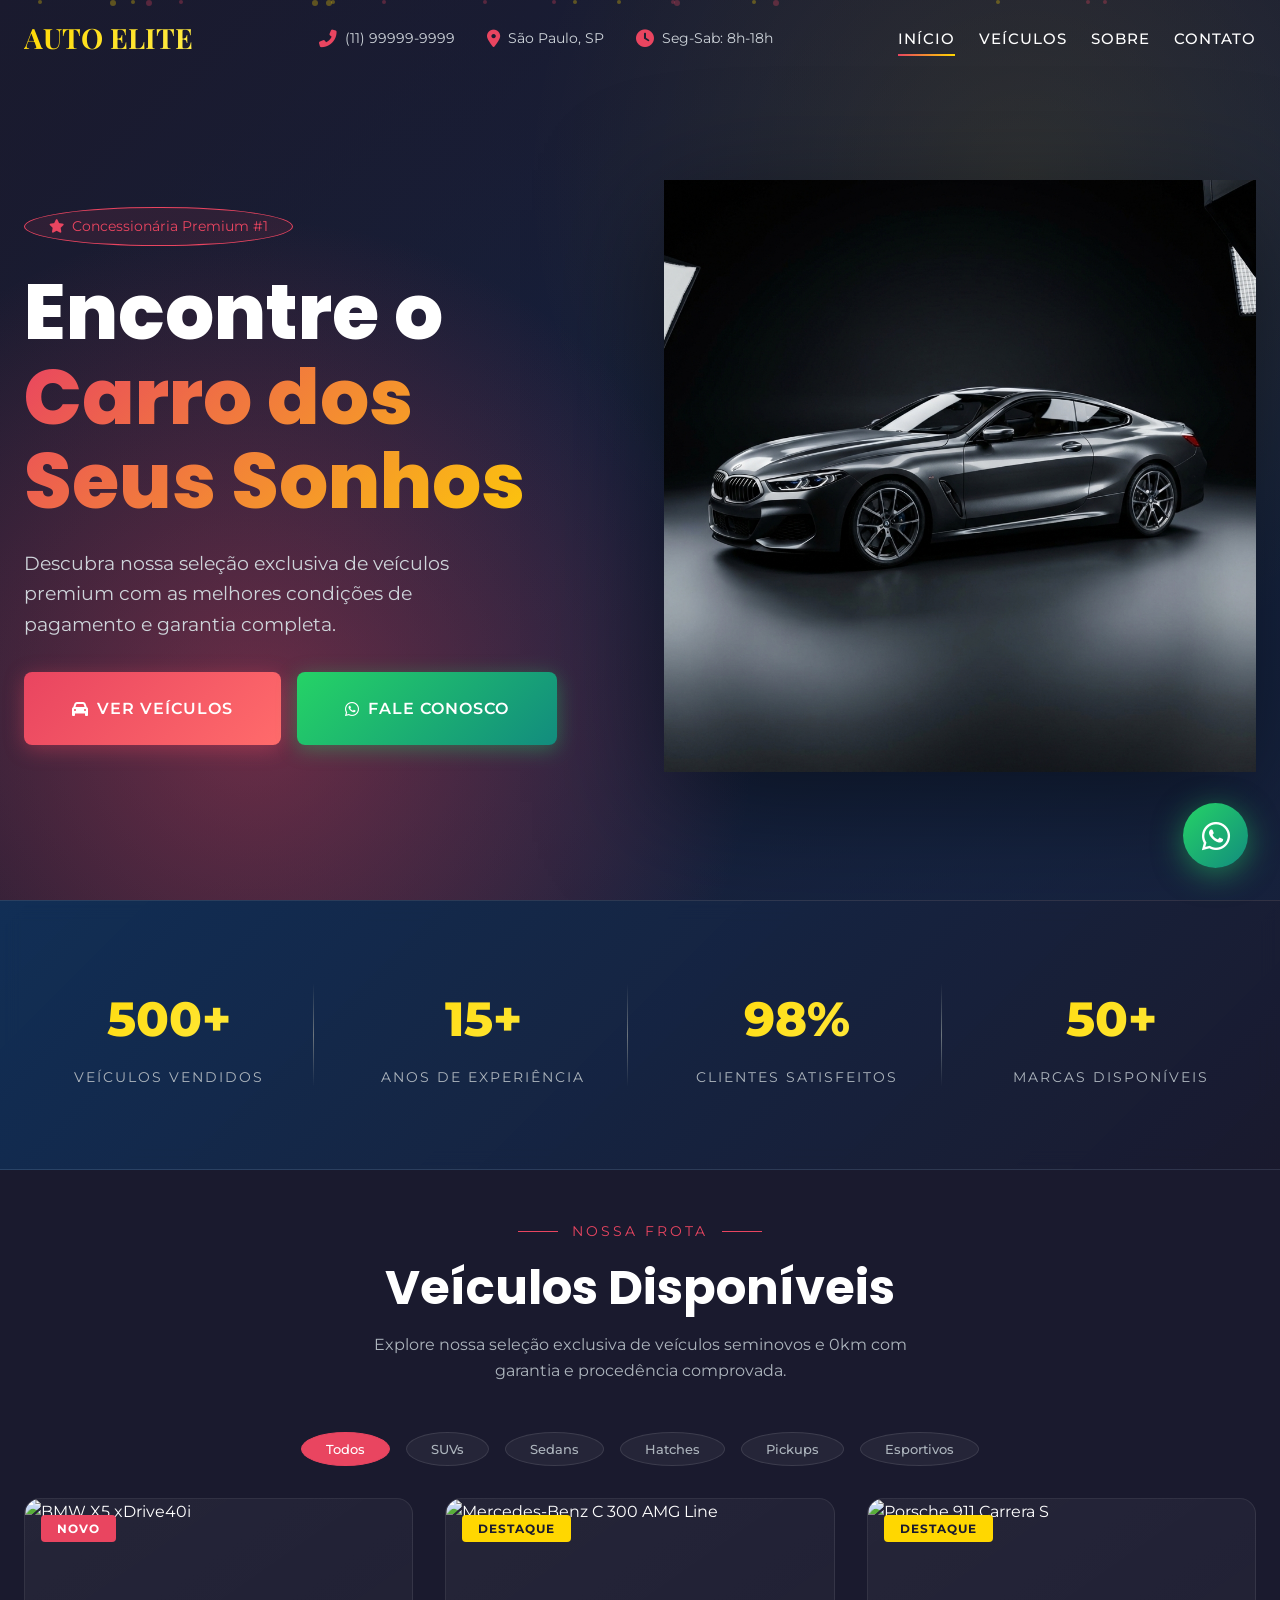
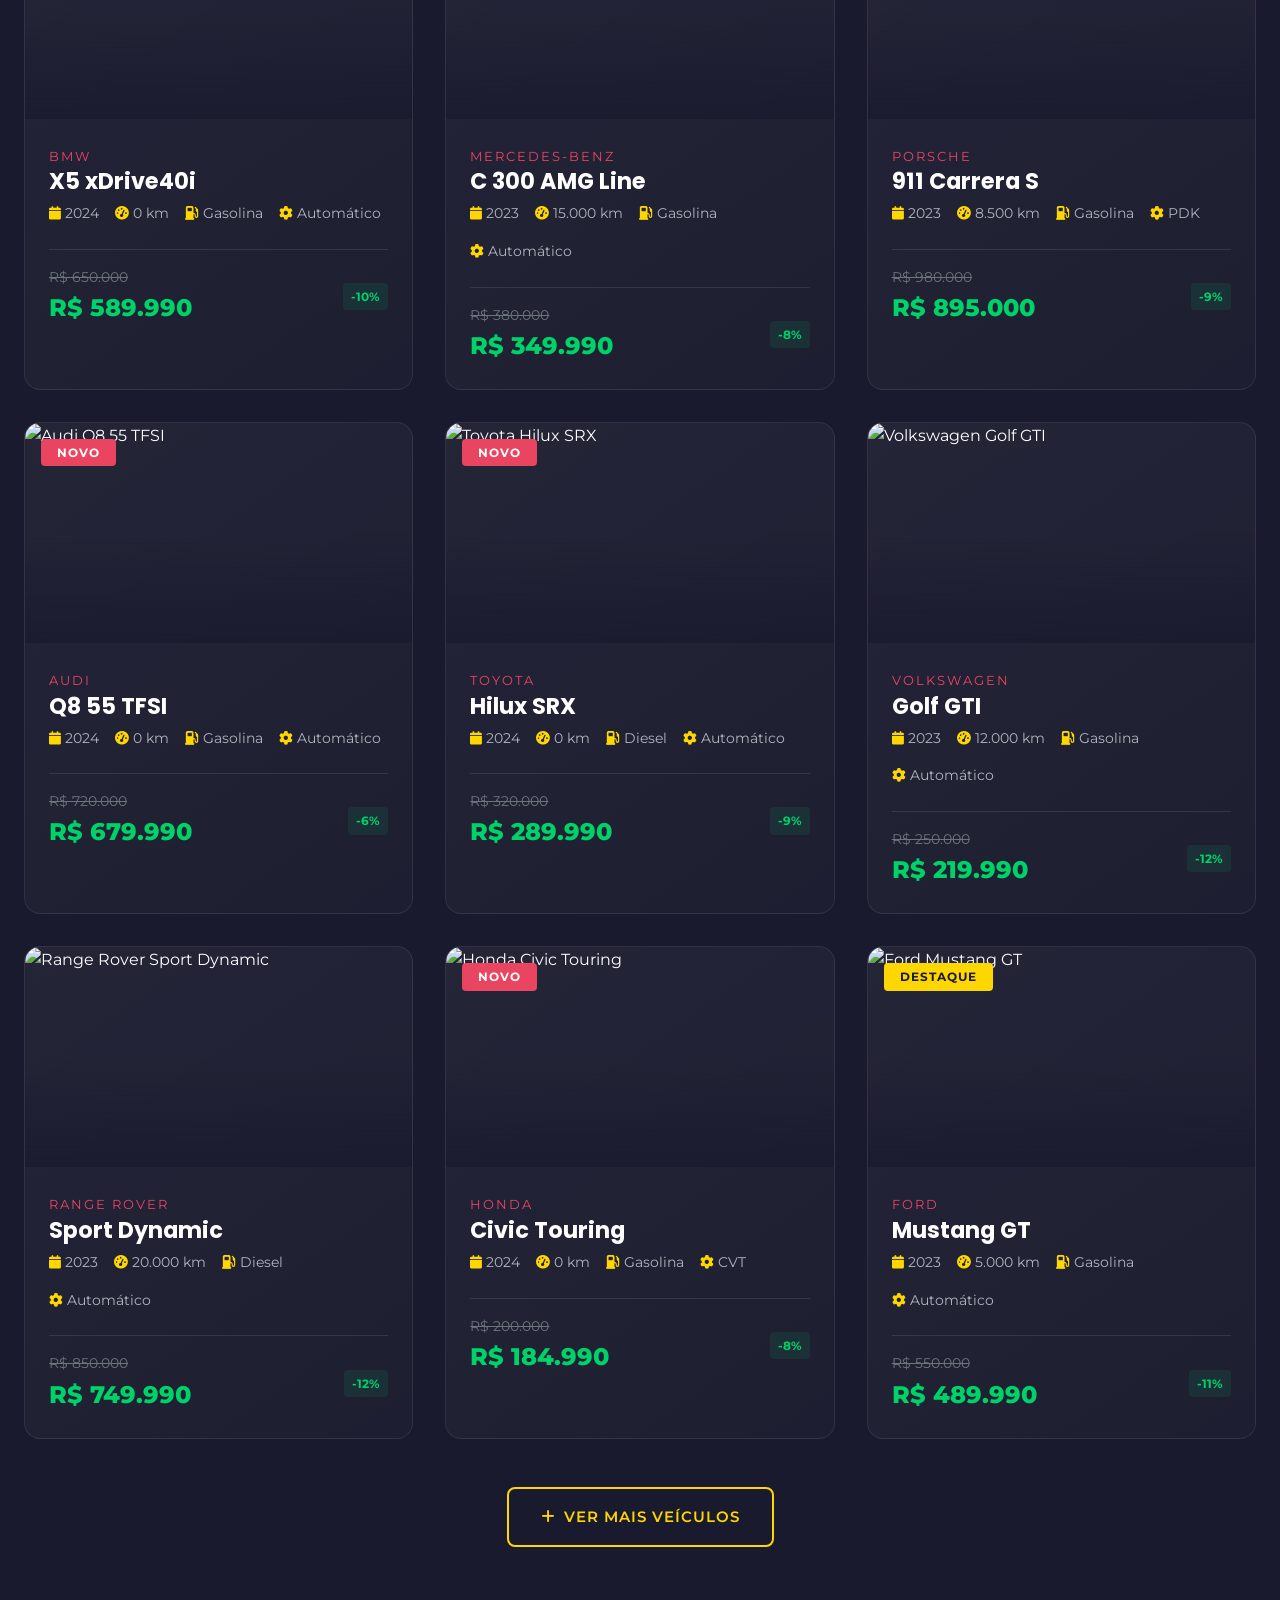
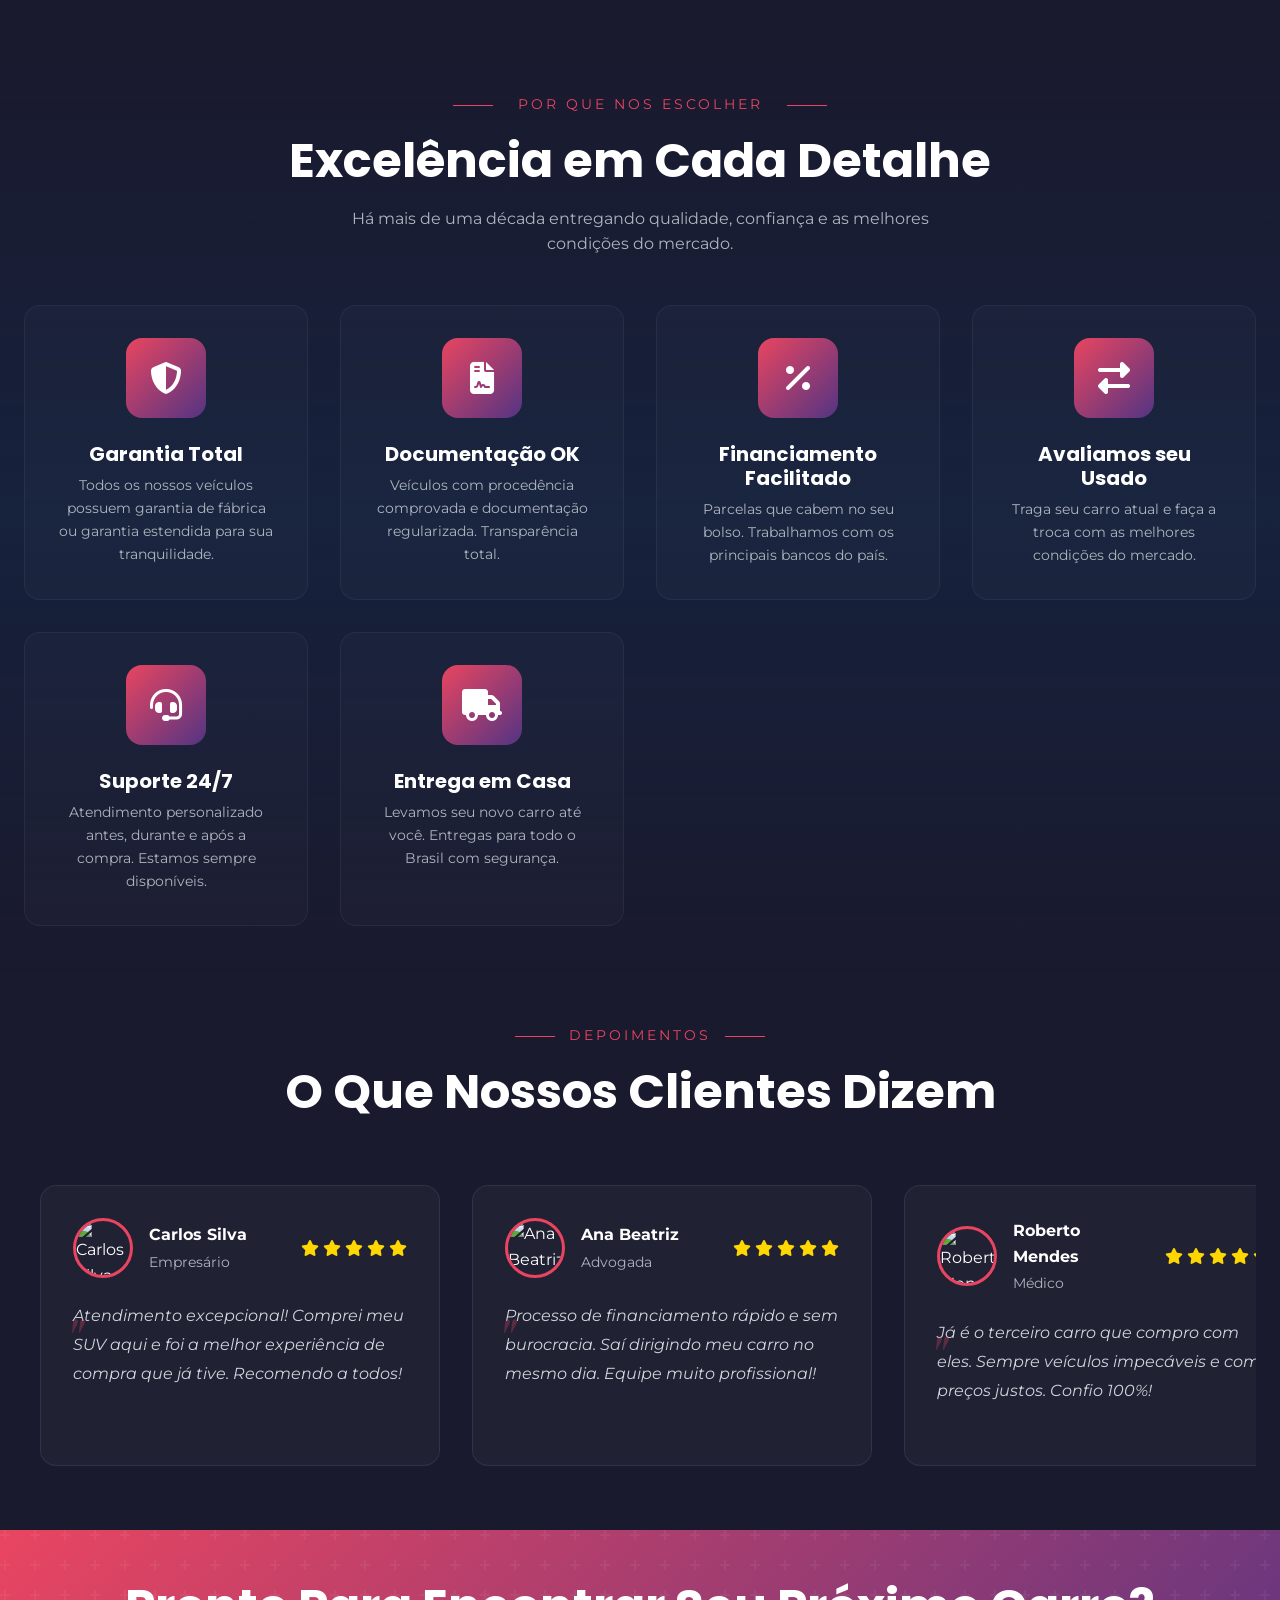
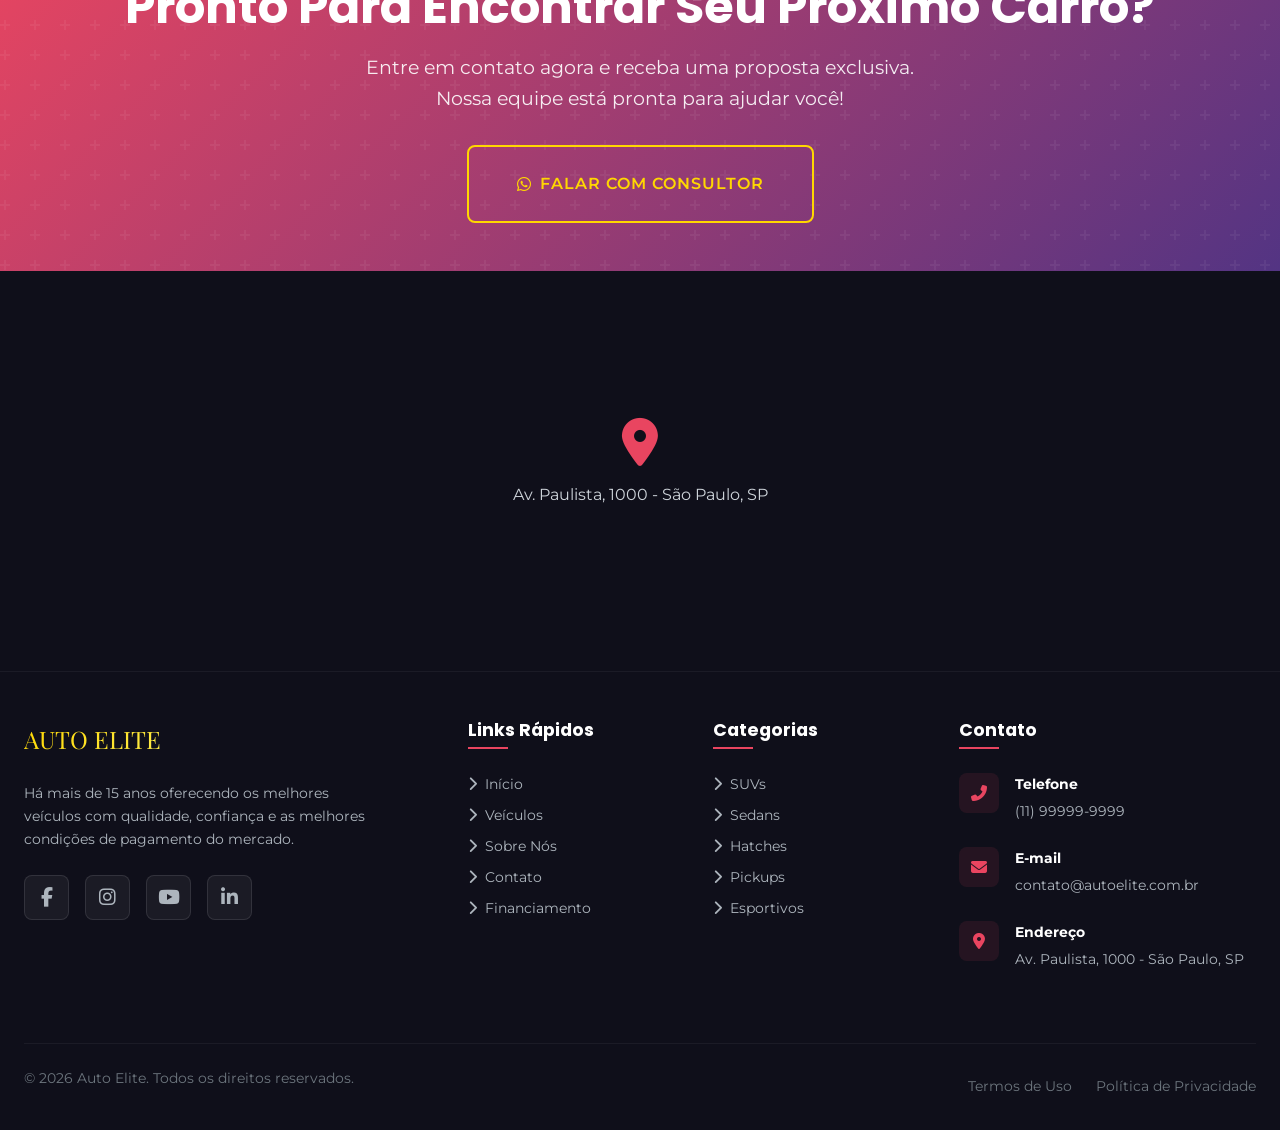
==== index.html @ 9aef462f "Site de Carros para Concessionaria - Versao inicial" ====
<!DOCTYPE html>
<html lang="pt-BR">
<head>
    <meta charset="UTF-8">
    <meta name="viewport" content="width=device-width, initial-scale=1.0">
    <meta name="description" content="Auto Elite - Concessionária Premium de Veículos. Encontre o carro dos seus sonhos com as melhores condições do mercado.">
    <meta name="keywords" content="carros, veículos, concessionária, automóveis, comprar carro, carros usados, carros novos">
    <meta name="author" content="Auto Elite">
    
    <title>Auto Elite | Concessionária Premium de Veículos</title>
    
    <!-- Favicon -->
    <link rel="icon" type="image/png" href="images/favicon.png">
    
    <!-- Google Fonts -->
    <link rel="preconnect" href="https://fonts.googleapis.com">
    <link rel="preconnect" href="https://fonts.gstatic.com" crossorigin>
    <link href="https://fonts.googleapis.com/css2?family=Montserrat:wght@400;500;600;700;800&family=Playfair+Display:wght@600;700&family=Poppins:wght@400;500;600;700;800&display=swap" rel="stylesheet">
    
    <!-- Font Awesome -->
    <link rel="stylesheet" href="https://cdnjs.cloudflare.com/ajax/libs/font-awesome/6.5.1/css/all.min.css">
    
    <!-- Main CSS -->
    <link rel="stylesheet" href="css/style.css">
</head>
<body>
    <!-- Loading Screen -->
    <div class="loader" id="loader">
        <div class="loader-content">
            <div class="loader-logo" id="loaderLogoText">AUTO ELITE</div>
            <div class="loader-spinner"></div>
        </div>
    </div>

    <!-- Animated Background -->
    <div class="animated-bg"></div>
    
    <!-- Floating Particles -->
    <div class="particles" id="particles"></div>

    <!-- Header -->
    <header class="header" id="header">
        <div class="container">
            <div class="header-container">
                <a href="#" class="logo">
                    <img src="images/logo.png" alt="Auto Elite Logo" id="siteLogo" onerror="this.style.display='none'">
                    <span class="logo-text" id="logoText">AUTO ELITE</span>
                </a>
                
                <div class="top-info" id="topInfo">
                    <div class="top-info-item">
                        <i class="fas fa-phone-alt"></i>
                        <a href="tel:" id="headerPhone">(11) 99999-9999</a>
                    </div>
                    <div class="top-info-item">
                        <i class="fas fa-map-marker-alt"></i>
                        <span id="headerLocation">São Paulo, SP</span>
                    </div>
                    <div class="top-info-item">
                        <i class="fas fa-clock"></i>
                        <span id="headerHours">Seg-Sab: 8h-18h</span>
                    </div>
                </div>

                <nav class="nav">
                    <ul class="nav-menu" id="navMenu">
                        <li><a href="#home" class="nav-link active">Início</a></li>
                        <li><a href="#vehicles" class="nav-link">Veículos</a></li>
                        <li><a href="#about" class="nav-link">Sobre</a></li>
                        <li><a href="#contact" class="nav-link">Contato</a></li>
                    </ul>
                    <button class="mobile-menu-btn" id="mobileMenuBtn" aria-label="Menu">
                        <span></span>
                        <span></span>
                        <span></span>
                    </button>
                </nav>
            </div>
        </div>
    </header>

    <!-- Main Content -->
    <main>
        <!-- Hero Section -->
        <section class="hero section" id="home">
            <div class="container">
                <div class="hero-content">
                    <div class="hero-text">
                        <div class="hero-badge">
                            <i class="fas fa-star"></i>
                            <span id="heroBadgeText">Concessionária Premium #1</span>
                        </div>
                        <h1 class="hero-title">
                            <span id="heroTitle1">Encontre o</span>
                            <span class="text-gradient" id="heroTitle2">Carro dos Seus Sonhos</span>
                        </h1>
                        <p class="hero-description" id="heroDescription">
                            Descubra nossa seleção exclusiva de veículos premium com as melhores condições de pagamento e garantia completa.
                        </p>
                        <div class="hero-buttons">
                            <a href="#vehicles" class="btn btn-primary btn-lg">
                                <i class="fas fa-car"></i>
                                Ver Veículos
                            </a>
                            <a href="#" class="btn btn-whatsapp btn-lg" id="heroWhatsappBtn">
                                <i class="fab fa-whatsapp"></i>
                                Fale Conosco
                            </a>
                        </div>
                    </div>
                    <div class="hero-image">
                        <img src="images/hero-car.png" alt="Carro Premium" class="hero-car" id="heroCar" onerror="this.src='https://images.unsplash.com/photo-1503376780353-7e6692767b70?w=800'">
                        <div class="hero-decoration"></div>
                    </div>
                </div>
            </div>
        </section>

        <!-- Stats Section -->
        <section class="stats section">
            <div class="container">
                <div class="stats-grid" id="statsGrid">
                    <div class="stat-item">
                        <div class="stat-number" id="stat1Number">500+</div>
                        <div class="stat-label" id="stat1Label">Veículos Vendidos</div>
                    </div>
                    <div class="stat-item">
                        <div class="stat-number" id="stat2Number">15+</div>
                        <div class="stat-label" id="stat2Label">Anos de Experiência</div>
                    </div>
                    <div class="stat-item">
                        <div class="stat-number" id="stat3Number">98%</div>
                        <div class="stat-label" id="stat3Label">Clientes Satisfeitos</div>
                    </div>
                    <div class="stat-item">
                        <div class="stat-number" id="stat4Number">50+</div>
                        <div class="stat-label" id="stat4Label">Marcas Disponíveis</div>
                    </div>
                </div>
            </div>
        </section>

        <!-- Vehicles Section -->
        <section class="cars-section section" id="vehicles">
            <div class="container">
                <div class="section-header">
                    <span class="section-subtitle" id="vehiclesSectionSubtitle">Nossa Frota</span>
                    <h2 class="section-title" id="vehiclesSectionTitle">Veículos <span class="text-gradient">Disponíveis</span></h2>
                    <p class="section-description" id="vehiclesSectionDescription">
                        Explore nossa seleção exclusiva de veículos seminovos e 0km com garantia e procedência comprovada.
                    </p>
                </div>

                <!-- Filter Tabs -->
                <div class="filter-tabs" id="filterTabs">
                    <button class="filter-tab active" data-filter="all">Todos</button>
                    <button class="filter-tab" data-filter="suv">SUVs</button>
                    <button class="filter-tab" data-filter="sedan">Sedans</button>
                    <button class="filter-tab" data-filter="hatch">Hatches</button>
                    <button class="filter-tab" data-filter="pickup">Pickups</button>
                    <button class="filter-tab" data-filter="sport">Esportivos</button>
                </div>

                <!-- Cars Grid -->
                <div class="cars-grid" id="carsGrid">
                    <!-- Cars will be dynamically loaded here -->
                </div>

                <div class="section-header" style="margin-top: 3rem;">
                    <a href="#vehicles" class="btn btn-secondary" id="loadMoreBtn">
                        <i class="fas fa-plus"></i>
                        Ver Mais Veículos
                    </a>
                </div>
            </div>
        </section>

        <!-- Features Section -->
        <section class="features-section section" id="about">
            <div class="container">
                <div class="section-header">
                    <span class="section-subtitle" id="featuresSectionSubtitle">Por Que Nos Escolher</span>
                    <h2 class="section-title" id="featuresSectionTitle">Excelência em <span class="text-gradient">Cada Detalhe</span></h2>
                    <p class="section-description" id="featuresSectionDescription">
                        Há mais de uma década entregando qualidade, confiança e as melhores condições do mercado.
                    </p>
                </div>

                <div class="features-grid" id="featuresGrid">
                    <div class="feature-card">
                        <div class="feature-icon">
                            <i class="fas fa-shield-alt"></i>
                        </div>
                        <h3 class="feature-title">Garantia Total</h3>
                        <p class="feature-description">Todos os nossos veículos possuem garantia de fábrica ou garantia estendida para sua tranquilidade.</p>
                    </div>
                    <div class="feature-card">
                        <div class="feature-icon">
                            <i class="fas fa-file-contract"></i>
                        </div>
                        <h3 class="feature-title">Documentação OK</h3>
                        <p class="feature-description">Veículos com procedência comprovada e documentação regularizada. Transparência total.</p>
                    </div>
                    <div class="feature-card">
                        <div class="feature-icon">
                            <i class="fas fa-percentage"></i>
                        </div>
                        <h3 class="feature-title">Financiamento Facilitado</h3>
                        <p class="feature-description">Parcelas que cabem no seu bolso. Trabalhamos com os principais bancos do país.</p>
                    </div>
                    <div class="feature-card">
                        <div class="feature-icon">
                            <i class="fas fa-exchange-alt"></i>
                        </div>
                        <h3 class="feature-title">Avaliamos seu Usado</h3>
                        <p class="feature-description">Traga seu carro atual e faça a troca com as melhores condições do mercado.</p>
                    </div>
                    <div class="feature-card">
                        <div class="feature-icon">
                            <i class="fas fa-headset"></i>
                        </div>
                        <h3 class="feature-title">Suporte 24/7</h3>
                        <p class="feature-description">Atendimento personalizado antes, durante e após a compra. Estamos sempre disponíveis.</p>
                    </div>
                    <div class="feature-card">
                        <div class="feature-icon">
                            <i class="fas fa-truck"></i>
                        </div>
                        <h3 class="feature-title">Entrega em Casa</h3>
                        <p class="feature-description">Levamos seu novo carro até você. Entregas para todo o Brasil com segurança.</p>
                    </div>
                </div>
            </div>
        </section>

        <!-- Testimonials Section -->
        <section class="testimonials-section section">
            <div class="container">
                <div class="section-header">
                    <span class="section-subtitle" id="testimonialsSectionSubtitle">Depoimentos</span>
                    <h2 class="section-title" id="testimonialsSectionTitle">O Que Nossos <span class="text-gradient">Clientes Dizem</span></h2>
                </div>

                <div class="testimonials-slider" id="testimonialsSlider">
                    <div class="testimonial-card">
                        <div class="testimonial-header">
                            <img src="https://randomuser.me/api/portraits/men/32.jpg" alt="Cliente" class="testimonial-avatar">
                            <div class="testimonial-author">
                                <div class="testimonial-name">Carlos Silva</div>
                                <div class="testimonial-role">Empresário</div>
                            </div>
                            <div class="testimonial-rating">
                                <i class="fas fa-star"></i>
                                <i class="fas fa-star"></i>
                                <i class="fas fa-star"></i>
                                <i class="fas fa-star"></i>
                                <i class="fas fa-star"></i>
                            </div>
                        </div>
                        <p class="testimonial-text">Atendimento excepcional! Comprei meu SUV aqui e foi a melhor experiência de compra que já tive. Recomendo a todos!</p>
                    </div>
                    <div class="testimonial-card">
                        <div class="testimonial-header">
                            <img src="https://randomuser.me/api/portraits/women/44.jpg" alt="Cliente" class="testimonial-avatar">
                            <div class="testimonial-author">
                                <div class="testimonial-name">Ana Beatriz</div>
                                <div class="testimonial-role">Advogada</div>
                            </div>
                            <div class="testimonial-rating">
                                <i class="fas fa-star"></i>
                                <i class="fas fa-star"></i>
                                <i class="fas fa-star"></i>
                                <i class="fas fa-star"></i>
                                <i class="fas fa-star"></i>
                            </div>
                        </div>
                        <p class="testimonial-text">Processo de financiamento rápido e sem burocracia. Saí dirigindo meu carro no mesmo dia. Equipe muito profissional!</p>
                    </div>
                    <div class="testimonial-card">
                        <div class="testimonial-header">
                            <img src="https://randomuser.me/api/portraits/men/67.jpg" alt="Cliente" class="testimonial-avatar">
                            <div class="testimonial-author">
                                <div class="testimonial-name">Roberto Mendes</div>
                                <div class="testimonial-role">Médico</div>
                            </div>
                            <div class="testimonial-rating">
                                <i class="fas fa-star"></i>
                                <i class="fas fa-star"></i>
                                <i class="fas fa-star"></i>
                                <i class="fas fa-star"></i>
                                <i class="fas fa-star"></i>
                            </div>
                        </div>
                        <p class="testimonial-text">Já é o terceiro carro que compro com eles. Sempre veículos impecáveis e com preços justos. Confio 100%!</p>
                    </div>
                    <div class="testimonial-card">
                        <div class="testimonial-header">
                            <img src="https://randomuser.me/api/portraits/women/28.jpg" alt="Cliente" class="testimonial-avatar">
                            <div class="testimonial-author">
                                <div class="testimonial-name">Mariana Costa</div>
                                <div class="testimonial-role">Arquiteta</div>
                            </div>
                            <div class="testimonial-rating">
                                <i class="fas fa-star"></i>
                                <i class="fas fa-star"></i>
                                <i class="fas fa-star"></i>
                                <i class="fas fa-star"></i>
                                <i class="fas fa-star-half-alt"></i>
                            </div>
                        </div>
                        <p class="testimonial-text">Encontrei exatamente o que procurava. O vendedor foi super atencioso e me ajudou a escolher o melhor modelo para minha família.</p>
                    </div>
                </div>
            </div>
        </section>

        <!-- CTA Section -->
        <section class="cta-section section" id="contact">
            <div class="container">
                <div class="cta-content">
                    <h2 class="cta-title" id="ctaTitle">Pronto Para Encontrar Seu Próximo Carro?</h2>
                    <p class="cta-description" id="ctaDescription">
                        Entre em contato agora e receba uma proposta exclusiva. Nossa equipe está pronta para ajudar você!
                    </p>
                    <a href="#" class="btn btn-secondary btn-lg" id="ctaWhatsappBtn">
                        <i class="fab fa-whatsapp"></i>
                        Falar com Consultor
                    </a>
                </div>
            </div>
        </section>

        <!-- Map Section -->
        <section class="map-section" id="mapSection" style="height: 400px; background: var(--primary-dark);">
            <div id="map" style="width: 100%; height: 100%;"></div>
        </section>
    </main>

    <!-- Footer -->
    <footer class="footer">
        <div class="container">
            <div class="footer-grid">
                <div class="footer-brand">
                    <div class="footer-logo">
                        <img src="images/logo.png" alt="Auto Elite" id="footerLogo" onerror="this.style.display='none'">
                        <span class="footer-logo-text" id="footerLogoText">AUTO ELITE</span>
                    </div>
                    <p class="footer-description" id="footerDescription">
                        Há mais de 15 anos oferecendo os melhores veículos com qualidade, confiança e as melhores condições de pagamento do mercado.
                    </p>
                    <div class="footer-social" id="footerSocial">
                        <a href="#" class="social-link" aria-label="Facebook"><i class="fab fa-facebook-f"></i></a>
                        <a href="#" class="social-link" aria-label="Instagram"><i class="fab fa-instagram"></i></a>
                        <a href="#" class="social-link" aria-label="YouTube"><i class="fab fa-youtube"></i></a>
                        <a href="#" class="social-link" aria-label="LinkedIn"><i class="fab fa-linkedin-in"></i></a>
                    </div>
                </div>

                <div class="footer-links-section">
                    <h4 class="footer-title">Links Rápidos</h4>
                    <ul class="footer-links" id="footerQuickLinks">
                        <li><a href="#home" class="footer-link"><i class="fas fa-chevron-right"></i> Início</a></li>
                        <li><a href="#vehicles" class="footer-link"><i class="fas fa-chevron-right"></i> Veículos</a></li>
                        <li><a href="#about" class="footer-link"><i class="fas fa-chevron-right"></i> Sobre Nós</a></li>
                        <li><a href="#contact" class="footer-link"><i class="fas fa-chevron-right"></i> Contato</a></li>
                        <li><a href="#" class="footer-link"><i class="fas fa-chevron-right"></i> Financiamento</a></li>
                    </ul>
                </div>

                <div class="footer-links-section">
                    <h4 class="footer-title">Categorias</h4>
                    <ul class="footer-links" id="footerCategories">
                        <li><a href="#" class="footer-link"><i class="fas fa-chevron-right"></i> SUVs</a></li>
                        <li><a href="#" class="footer-link"><i class="fas fa-chevron-right"></i> Sedans</a></li>
                        <li><a href="#" class="footer-link"><i class="fas fa-chevron-right"></i> Hatches</a></li>
                        <li><a href="#" class="footer-link"><i class="fas fa-chevron-right"></i> Pickups</a></li>
                        <li><a href="#" class="footer-link"><i class="fas fa-chevron-right"></i> Esportivos</a></li>
                    </ul>
                </div>

                <div class="footer-contact">
                    <h4 class="footer-title">Contato</h4>
                    <div class="footer-contact-item" id="footerPhone">
                        <div class="footer-contact-icon">
                            <i class="fas fa-phone-alt"></i>
                        </div>
                        <div class="footer-contact-text">
                            <strong>Telefone</strong>
                            <span>(11) 99999-9999</span>
                        </div>
                    </div>
                    <div class="footer-contact-item" id="footerEmail">
                        <div class="footer-contact-icon">
                            <i class="fas fa-envelope"></i>
                        </div>
                        <div class="footer-contact-text">
                            <strong>E-mail</strong>
                            <span>contato@autoelite.com.br</span>
                        </div>
                    </div>
                    <div class="footer-contact-item" id="footerAddress">
                        <div class="footer-contact-icon">
                            <i class="fas fa-map-marker-alt"></i>
                        </div>
                        <div class="footer-contact-text">
                            <strong>Endereço</strong>
                            <span>Av. Paulista, 1000 - São Paulo, SP</span>
                        </div>
                    </div>
                </div>
            </div>

            <div class="footer-bottom">
                <p class="footer-copyright" id="footerCopyright">
                    © 2026 Auto Elite. Todos os direitos reservados.
                </p>
                <div class="footer-legal">
                    <a href="#">Termos de Uso</a>
                    <a href="#">Política de Privacidade</a>
                </div>
            </div>
        </div>
    </footer>

    <!-- WhatsApp Float Button -->
    <a href="#" class="whatsapp-float" id="whatsappFloat" aria-label="WhatsApp">
        <i class="fab fa-whatsapp"></i>
        <span class="whatsapp-tooltip">Fale Conosco!</span>
    </a>

    <!-- Scroll to Top Button -->
    <button class="scroll-top" id="scrollTop" aria-label="Voltar ao topo">
        <i class="fas fa-chevron-up"></i>
    </button>

    <!-- Car Detail Modal -->
    <div class="modal-overlay" id="carModal">
        <div class="modal">
            <button class="modal-close" id="modalClose">
                <i class="fas fa-times"></i>
            </button>
            <div class="modal-body">
                <div class="modal-image">
                    <img src="" alt="Car Image" id="modalCarImage">
                </div>
                <div class="modal-content">
                    <span class="modal-badge" id="modalBadge">Destaque</span>
                    <h2 class="modal-title" id="modalTitle">Nome do Veículo</h2>
                    <div class="modal-specs" id="modalSpecs">
                        <!-- Specs will be loaded dynamically -->
                    </div>
                    <div class="modal-price">
                        <div class="modal-price-old" id="modalPriceOld">De R$ 150.000</div>
                        <div class="modal-price-current" id="modalPriceCurrent">R$ 129.990</div>
                        <div class="modal-price-info">Em até 60x no financiamento</div>
                    </div>
                    <div class="modal-actions">
                        <a href="#" class="btn btn-whatsapp btn-lg" id="modalWhatsappBtn" style="width: 100%;">
                            <i class="fab fa-whatsapp"></i>
                            Tenho Interesse
                        </a>
                    </div>
                </div>
            </div>
        </div>
    </div>

    <!-- Scripts -->
    <script src="js/data.js"></script>
    <script src="js/main.js"></script>
</body>
</html>
---- css/style.css ----
/* ====================================
   AUTO ELITE - Premium Car Dealership
   Main Stylesheet
   ==================================== */

/* CSS Variables - Theme Configuration */
:root {
    /* Primary Colors */
    --primary-color: #1a1a2e;
    --primary-light: #16213e;
    --primary-dark: #0f0f1a;
    
    /* Accent Colors */
    --accent-color: #e94560;
    --accent-hover: #ff6b6b;
    --accent-glow: rgba(233, 69, 96, 0.4);
    
    /* Secondary Colors */
    --secondary-color: #0f3460;
    --tertiary-color: #533483;
    
    /* Gold/Luxury Colors */
    --gold-color: #ffd700;
    --gold-light: #ffed4a;
    --gold-dark: #c9a227;
    
    /* Neutral Colors */
    --white: #ffffff;
    --off-white: #f8f9fa;
    --gray-100: #e9ecef;
    --gray-200: #dee2e6;
    --gray-300: #ced4da;
    --gray-400: #adb5bd;
    --gray-500: #6c757d;
    --gray-600: #495057;
    --gray-700: #343a40;
    --gray-800: #212529;
    --black: #000000;
    
    /* Success/Error Colors */
    --success-color: #00d26a;
    --error-color: #ff4757;
    --warning-color: #ffa502;
    
    /* Typography */
    --font-primary: 'Montserrat', sans-serif;
    --font-secondary: 'Poppins', sans-serif;
    --font-accent: 'Playfair Display', serif;
    
    /* Spacing */
    --spacing-xs: 0.25rem;
    --spacing-sm: 0.5rem;
    --spacing-md: 1rem;
    --spacing-lg: 1.5rem;
    --spacing-xl: 2rem;
    --spacing-xxl: 3rem;
    
    /* Border Radius */
    --radius-sm: 4px;
    --radius-md: 8px;
    --radius-lg: 16px;
    --radius-xl: 24px;
    --radius-full: 50%;
    
    /* Shadows */
    --shadow-sm: 0 2px 4px rgba(0, 0, 0, 0.1);
    --shadow-md: 0 4px 12px rgba(0, 0, 0, 0.15);
    --shadow-lg: 0 8px 30px rgba(0, 0, 0, 0.2);
    --shadow-xl: 0 20px 60px rgba(0, 0, 0, 0.3);
    --shadow-glow: 0 0 30px var(--accent-glow);
    
    /* Transitions */
    --transition-fast: 0.15s ease;
    --transition-normal: 0.3s ease;
    --transition-slow: 0.5s ease;
    
    /* Z-index layers */
    --z-dropdown: 100;
    --z-sticky: 200;
    --z-modal: 300;
    --z-tooltip: 400;
}

/* ====================================
   Reset & Base Styles
   ==================================== */
*, *::before, *::after {
    margin: 0;
    padding: 0;
    box-sizing: border-box;
}

html {
    scroll-behavior: smooth;
    font-size: 16px;
}

body {
    font-family: var(--font-primary);
    background: var(--primary-color);
    color: var(--white);
    line-height: 1.6;
    overflow-x: hidden;
    min-height: 100vh;
}

a {
    text-decoration: none;
    color: inherit;
    transition: var(--transition-normal);
}

ul, ol {
    list-style: none;
}

img {
    max-width: 100%;
    height: auto;
    display: block;
}

button {
    cursor: pointer;
    border: none;
    outline: none;
    font-family: inherit;
    transition: var(--transition-normal);
}

input, textarea, select {
    font-family: inherit;
    outline: none;
    border: none;
}

/* ====================================
   Typography
   ==================================== */
h1, h2, h3, h4, h5, h6 {
    font-family: var(--font-secondary);
    font-weight: 700;
    line-height: 1.2;
    margin-bottom: var(--spacing-md);
}

h1 { font-size: clamp(2.5rem, 5vw, 4rem); }
h2 { font-size: clamp(2rem, 4vw, 3rem); }
h3 { font-size: clamp(1.5rem, 3vw, 2rem); }
h4 { font-size: clamp(1.25rem, 2.5vw, 1.5rem); }
h5 { font-size: 1.125rem; }
h6 { font-size: 1rem; }

p {
    margin-bottom: var(--spacing-md);
    color: var(--gray-300);
}

.text-gradient {
    background: linear-gradient(135deg, var(--accent-color), var(--gold-color));
    -webkit-background-clip: text;
    -webkit-text-fill-color: transparent;
    background-clip: text;
}

.text-accent {
    color: var(--accent-color);
}

.text-gold {
    color: var(--gold-color);
}

/* ====================================
   Layout Utilities
   ==================================== */
.container {
    width: 100%;
    max-width: 1400px;
    margin: 0 auto;
    padding: 0 var(--spacing-lg);
}

.section {
    padding: var(--spacing-xxl) 0;
}

.grid {
    display: grid;
    gap: var(--spacing-lg);
}

.flex {
    display: flex;
}

.flex-center {
    display: flex;
    justify-content: center;
    align-items: center;
}

.flex-between {
    display: flex;
    justify-content: space-between;
    align-items: center;
}

/* ====================================
   Animated Background
   ==================================== */
.animated-bg {
    position: fixed;
    top: 0;
    left: 0;
    width: 100%;
    height: 100%;
    z-index: -1;
    background: linear-gradient(135deg, var(--primary-color) 0%, var(--primary-light) 50%, var(--secondary-color) 100%);
    overflow: hidden;
}

.animated-bg::before {
    content: '';
    position: absolute;
    top: -50%;
    left: -50%;
    width: 200%;
    height: 200%;
    background: radial-gradient(ellipse at center, transparent 0%, var(--primary-color) 70%);
    animation: rotate 30s linear infinite;
}

.animated-bg::after {
    content: '';
    position: absolute;
    top: 0;
    left: 0;
    width: 100%;
    height: 100%;
    background: 
        radial-gradient(circle at 20% 80%, var(--accent-glow) 0%, transparent 40%),
        radial-gradient(circle at 80% 20%, rgba(255, 215, 0, 0.1) 0%, transparent 40%);
}

@keyframes rotate {
    from { transform: rotate(0deg); }
    to { transform: rotate(360deg); }
}

/* Floating particles */
.particles {
    position: fixed;
    top: 0;
    left: 0;
    width: 100%;
    height: 100%;
    z-index: -1;
    pointer-events: none;
}

.particle {
    position: absolute;
    width: 4px;
    height: 4px;
    background: var(--gold-color);
    border-radius: 50%;
    opacity: 0.3;
    animation: float 15s infinite ease-in-out;
}

.particle:nth-child(2n) {
    background: var(--accent-color);
    animation-duration: 20s;
}

.particle:nth-child(3n) {
    width: 6px;
    height: 6px;
    animation-duration: 25s;
}

@keyframes float {
    0%, 100% {
        transform: translateY(100vh) rotate(0deg);
        opacity: 0;
    }
    10% {
        opacity: 0.3;
    }
    90% {
        opacity: 0.3;
    }
    100% {
        transform: translateY(-100vh) rotate(720deg);
        opacity: 0;
    }
}

/* ====================================
   Header & Navigation
   ==================================== */
.header {
    position: fixed;
    top: 0;
    left: 0;
    width: 100%;
    z-index: var(--z-sticky);
    padding: var(--spacing-md) 0;
    transition: var(--transition-normal);
}

.header.scrolled {
    background: rgba(26, 26, 46, 0.95);
    backdrop-filter: blur(20px);
    box-shadow: var(--shadow-lg);
}

.header-container {
    display: flex;
    justify-content: space-between;
    align-items: center;
}

.logo {
    display: flex;
    align-items: center;
    gap: var(--spacing-sm);
}

.logo img {
    height: 50px;
    width: auto;
}

.logo-text {
    font-family: var(--font-accent);
    font-size: 1.75rem;
    font-weight: 700;
    background: linear-gradient(135deg, var(--gold-color), var(--gold-light));
    -webkit-background-clip: text;
    -webkit-text-fill-color: transparent;
    background-clip: text;
}

.top-info {
    display: flex;
    gap: var(--spacing-xl);
    font-size: 0.9rem;
}

.top-info-item {
    display: flex;
    align-items: center;
    gap: var(--spacing-sm);
    color: var(--gray-300);
}

.top-info-item i {
    color: var(--accent-color);
    font-size: 1.1rem;
}

.top-info-item a:hover {
    color: var(--accent-color);
}

.nav {
    display: flex;
    align-items: center;
    gap: var(--spacing-xl);
}

.nav-menu {
    display: flex;
    gap: var(--spacing-lg);
}

.nav-link {
    font-weight: 500;
    font-size: 0.95rem;
    text-transform: uppercase;
    letter-spacing: 1px;
    padding: var(--spacing-sm) 0;
    position: relative;
}

.nav-link::after {
    content: '';
    position: absolute;
    bottom: 0;
    left: 0;
    width: 0;
    height: 2px;
    background: linear-gradient(90deg, var(--accent-color), var(--gold-color));
    transition: var(--transition-normal);
}

.nav-link:hover::after,
.nav-link.active::after {
    width: 100%;
}

.nav-link:hover {
    color: var(--accent-color);
}

.mobile-menu-btn {
    display: none;
    flex-direction: column;
    gap: 6px;
    padding: 10px;
    background: transparent;
}

.mobile-menu-btn span {
    width: 30px;
    height: 2px;
    background: var(--white);
    transition: var(--transition-normal);
}

/* ====================================
   Hero Section
   ==================================== */
.hero {
    min-height: 100vh;
    display: flex;
    align-items: center;
    position: relative;
    padding-top: 100px;
    overflow: hidden;
}

.hero-content {
    display: grid;
    grid-template-columns: 1fr 1fr;
    gap: var(--spacing-xxl);
    align-items: center;
}

.hero-text {
    z-index: 1;
}

.hero-badge {
    display: inline-flex;
    align-items: center;
    gap: var(--spacing-sm);
    background: rgba(233, 69, 96, 0.1);
    border: 1px solid var(--accent-color);
    padding: var(--spacing-sm) var(--spacing-lg);
    border-radius: var(--radius-full);
    font-size: 0.85rem;
    color: var(--accent-color);
    margin-bottom: var(--spacing-lg);
    animation: pulse 2s infinite;
}

@keyframes pulse {
    0%, 100% { box-shadow: 0 0 0 0 var(--accent-glow); }
    50% { box-shadow: 0 0 20px 5px var(--accent-glow); }
}

.hero-title {
    font-size: clamp(3rem, 6vw, 5rem);
    font-weight: 800;
    line-height: 1.1;
    margin-bottom: var(--spacing-lg);
}

.hero-title span {
    display: block;
}

.hero-description {
    font-size: 1.2rem;
    color: var(--gray-300);
    margin-bottom: var(--spacing-xl);
    max-width: 500px;
}

.hero-buttons {
    display: flex;
    gap: var(--spacing-md);
    flex-wrap: wrap;
}

.hero-image {
    position: relative;
}

.hero-car {
    width: 100%;
    max-width: 700px;
    filter: drop-shadow(0 30px 60px rgba(0, 0, 0, 0.5));
    animation: carFloat 6s ease-in-out infinite;
}

@keyframes carFloat {
    0%, 100% { transform: translateY(0); }
    50% { transform: translateY(-20px); }
}

.hero-decoration {
    position: absolute;
    width: 400px;
    height: 400px;
    border-radius: 50%;
    background: radial-gradient(circle, var(--accent-glow) 0%, transparent 70%);
    top: 50%;
    left: 50%;
    transform: translate(-50%, -50%);
    z-index: -1;
    animation: glow 4s ease-in-out infinite;
}

@keyframes glow {
    0%, 100% { opacity: 0.5; transform: translate(-50%, -50%) scale(1); }
    50% { opacity: 0.8; transform: translate(-50%, -50%) scale(1.1); }
}

/* ====================================
   Buttons
   ==================================== */
.btn {
    display: inline-flex;
    align-items: center;
    justify-content: center;
    gap: var(--spacing-sm);
    padding: var(--spacing-md) var(--spacing-xl);
    font-weight: 600;
    font-size: 0.95rem;
    text-transform: uppercase;
    letter-spacing: 1px;
    border-radius: var(--radius-md);
    position: relative;
    overflow: hidden;
    z-index: 1;
}

.btn::before {
    content: '';
    position: absolute;
    top: 0;
    left: -100%;
    width: 100%;
    height: 100%;
    background: linear-gradient(90deg, transparent, rgba(255, 255, 255, 0.2), transparent);
    transition: var(--transition-slow);
    z-index: -1;
}

.btn:hover::before {
    left: 100%;
}

.btn-primary {
    background: linear-gradient(135deg, var(--accent-color), #ff6b6b);
    color: var(--white);
    box-shadow: 0 4px 20px var(--accent-glow);
}

.btn-primary:hover {
    transform: translateY(-3px);
    box-shadow: 0 8px 30px var(--accent-glow);
}

.btn-secondary {
    background: transparent;
    border: 2px solid var(--gold-color);
    color: var(--gold-color);
}

.btn-secondary:hover {
    background: var(--gold-color);
    color: var(--primary-color);
    transform: translateY(-3px);
}

.btn-whatsapp {
    background: linear-gradient(135deg, #25d366, #128c7e);
    color: var(--white);
    box-shadow: 0 4px 20px rgba(37, 211, 102, 0.4);
}

.btn-whatsapp:hover {
    transform: translateY(-3px);
    box-shadow: 0 8px 30px rgba(37, 211, 102, 0.5);
}

.btn-sm {
    padding: var(--spacing-sm) var(--spacing-lg);
    font-size: 0.85rem;
}

.btn-lg {
    padding: var(--spacing-lg) var(--spacing-xxl);
    font-size: 1rem;
}

/* ====================================
   Stats Section
   ==================================== */
.stats {
    background: linear-gradient(135deg, rgba(15, 52, 96, 0.8), rgba(26, 26, 46, 0.9));
    backdrop-filter: blur(10px);
    border-top: 1px solid rgba(255, 255, 255, 0.1);
    border-bottom: 1px solid rgba(255, 255, 255, 0.1);
}

.stats-grid {
    display: grid;
    grid-template-columns: repeat(4, 1fr);
    gap: var(--spacing-lg);
}

.stat-item {
    text-align: center;
    padding: var(--spacing-xl);
    position: relative;
}

.stat-item::after {
    content: '';
    position: absolute;
    right: 0;
    top: 50%;
    transform: translateY(-50%);
    width: 1px;
    height: 60%;
    background: linear-gradient(to bottom, transparent, var(--gray-500), transparent);
}

.stat-item:last-child::after {
    display: none;
}

.stat-number {
    font-size: 3rem;
    font-weight: 800;
    background: linear-gradient(135deg, var(--gold-color), var(--gold-light));
    -webkit-background-clip: text;
    -webkit-text-fill-color: transparent;
    background-clip: text;
    margin-bottom: var(--spacing-sm);
}

.stat-label {
    font-size: 0.9rem;
    color: var(--gray-400);
    text-transform: uppercase;
    letter-spacing: 2px;
}

/* ====================================
   Cars Grid Section
   ==================================== */
.cars-section {
    padding: var(--spacing-xxl) 0;
}

.section-header {
    text-align: center;
    margin-bottom: var(--spacing-xxl);
}

.section-subtitle {
    display: inline-block;
    font-size: 0.9rem;
    color: var(--accent-color);
    text-transform: uppercase;
    letter-spacing: 3px;
    margin-bottom: var(--spacing-md);
    position: relative;
}

.section-subtitle::before,
.section-subtitle::after {
    content: '';
    position: absolute;
    top: 50%;
    width: 40px;
    height: 1px;
    background: var(--accent-color);
}

.section-subtitle::before {
    right: 110%;
}

.section-subtitle::after {
    left: 110%;
}

.section-title {
    font-size: clamp(2rem, 4vw, 3rem);
    margin-bottom: var(--spacing-md);
}

.section-description {
    max-width: 600px;
    margin: 0 auto;
    color: var(--gray-400);
}

/* Filter Tabs */
.filter-tabs {
    display: flex;
    justify-content: center;
    gap: var(--spacing-md);
    margin-bottom: var(--spacing-xl);
    flex-wrap: wrap;
}

.filter-tab {
    padding: var(--spacing-sm) var(--spacing-lg);
    background: rgba(255, 255, 255, 0.05);
    border: 1px solid rgba(255, 255, 255, 0.1);
    border-radius: var(--radius-full);
    color: var(--gray-400);
    font-weight: 500;
    transition: var(--transition-normal);
}

.filter-tab:hover,
.filter-tab.active {
    background: var(--accent-color);
    border-color: var(--accent-color);
    color: var(--white);
}

/* Cars Grid */
.cars-grid {
    display: grid;
    grid-template-columns: repeat(auto-fill, minmax(350px, 1fr));
    gap: var(--spacing-xl);
}

/* Car Card */
.car-card {
    background: linear-gradient(145deg, rgba(255, 255, 255, 0.05), rgba(255, 255, 255, 0.02));
    border: 1px solid rgba(255, 255, 255, 0.08);
    border-radius: var(--radius-lg);
    overflow: hidden;
    transition: var(--transition-normal);
    position: relative;
}

.car-card::before {
    content: '';
    position: absolute;
    top: 0;
    left: 0;
    width: 100%;
    height: 100%;
    background: linear-gradient(135deg, var(--accent-glow) 0%, transparent 50%);
    opacity: 0;
    transition: var(--transition-normal);
    z-index: 0;
}

.car-card:hover {
    transform: translateY(-10px);
    border-color: var(--accent-color);
    box-shadow: var(--shadow-glow);
}

.car-card:hover::before {
    opacity: 0.1;
}

.car-badge {
    position: absolute;
    top: var(--spacing-md);
    left: var(--spacing-md);
    z-index: 2;
    padding: var(--spacing-xs) var(--spacing-md);
    border-radius: var(--radius-sm);
    font-size: 0.75rem;
    font-weight: 700;
    text-transform: uppercase;
    letter-spacing: 1px;
}

.car-badge.new {
    background: var(--accent-color);
    color: var(--white);
}

.car-badge.featured {
    background: var(--gold-color);
    color: var(--primary-color);
}

.car-badge.sold {
    background: var(--gray-600);
    color: var(--white);
}

.car-image-container {
    position: relative;
    height: 220px;
    overflow: hidden;
}

.car-image {
    width: 100%;
    height: 100%;
    object-fit: cover;
    transition: var(--transition-slow);
}

.car-card:hover .car-image {
    transform: scale(1.1);
}

.car-image-overlay {
    position: absolute;
    top: 0;
    left: 0;
    width: 100%;
    height: 100%;
    background: linear-gradient(to top, var(--primary-color) 0%, transparent 50%);
    opacity: 0.8;
}

.car-quick-view {
    position: absolute;
    bottom: var(--spacing-md);
    right: var(--spacing-md);
    width: 45px;
    height: 45px;
    background: var(--white);
    border-radius: var(--radius-full);
    display: flex;
    align-items: center;
    justify-content: center;
    color: var(--primary-color);
    opacity: 0;
    transform: translateY(20px);
    transition: var(--transition-normal);
}

.car-card:hover .car-quick-view {
    opacity: 1;
    transform: translateY(0);
}

.car-quick-view:hover {
    background: var(--accent-color);
    color: var(--white);
}

.car-content {
    padding: var(--spacing-lg);
    position: relative;
    z-index: 1;
}

.car-brand {
    font-size: 0.8rem;
    color: var(--accent-color);
    text-transform: uppercase;
    letter-spacing: 2px;
    margin-bottom: var(--spacing-xs);
}

.car-title {
    font-size: 1.4rem;
    font-weight: 700;
    margin-bottom: var(--spacing-sm);
    color: var(--white);
}

.car-specs {
    display: flex;
    gap: var(--spacing-md);
    margin-bottom: var(--spacing-lg);
    flex-wrap: wrap;
}

.car-spec {
    display: flex;
    align-items: center;
    gap: var(--spacing-xs);
    font-size: 0.85rem;
    color: var(--gray-400);
}

.car-spec i {
    color: var(--gold-color);
}

.car-price-container {
    display: flex;
    align-items: center;
    justify-content: space-between;
    padding-top: var(--spacing-md);
    border-top: 1px solid rgba(255, 255, 255, 0.1);
}

.car-price {
    display: flex;
    flex-direction: column;
}

.car-price-old {
    font-size: 0.9rem;
    color: var(--gray-500);
    text-decoration: line-through;
}

.car-price-current {
    font-size: 1.5rem;
    font-weight: 800;
    color: var(--success-color);
}

.car-price-tag {
    background: rgba(0, 210, 106, 0.1);
    color: var(--success-color);
    padding: var(--spacing-xs) var(--spacing-sm);
    border-radius: var(--radius-sm);
    font-size: 0.75rem;
    font-weight: 700;
}

.car-actions {
    display: flex;
    gap: var(--spacing-sm);
}

/* ====================================
   Why Choose Us Section
   ==================================== */
.features-section {
    background: linear-gradient(180deg, transparent 0%, rgba(15, 52, 96, 0.3) 50%, transparent 100%);
}

.features-grid {
    display: grid;
    grid-template-columns: repeat(auto-fit, minmax(280px, 1fr));
    gap: var(--spacing-xl);
}

.feature-card {
    background: rgba(255, 255, 255, 0.02);
    border: 1px solid rgba(255, 255, 255, 0.05);
    border-radius: var(--radius-lg);
    padding: var(--spacing-xl);
    text-align: center;
    transition: var(--transition-normal);
    position: relative;
    overflow: hidden;
}

.feature-card::before {
    content: '';
    position: absolute;
    top: 0;
    left: 0;
    width: 100%;
    height: 3px;
    background: linear-gradient(90deg, var(--accent-color), var(--gold-color));
    transform: scaleX(0);
    transition: var(--transition-normal);
}

.feature-card:hover {
    transform: translateY(-5px);
    border-color: rgba(255, 255, 255, 0.1);
    background: rgba(255, 255, 255, 0.05);
}

.feature-card:hover::before {
    transform: scaleX(1);
}

.feature-icon {
    width: 80px;
    height: 80px;
    background: linear-gradient(135deg, var(--accent-color), var(--tertiary-color));
    border-radius: var(--radius-lg);
    display: flex;
    align-items: center;
    justify-content: center;
    margin: 0 auto var(--spacing-lg);
    font-size: 2rem;
    color: var(--white);
    transition: var(--transition-normal);
}

.feature-card:hover .feature-icon {
    transform: rotateY(180deg);
}

.feature-title {
    font-size: 1.25rem;
    margin-bottom: var(--spacing-sm);
    color: var(--white);
}

.feature-description {
    font-size: 0.9rem;
    color: var(--gray-400);
    margin-bottom: 0;
}

/* ====================================
   Testimonials Section
   ==================================== */
.testimonials-section {
    padding: var(--spacing-xxl) 0;
    position: relative;
}

.testimonials-slider {
    display: flex;
    gap: var(--spacing-xl);
    overflow-x: auto;
    scroll-snap-type: x mandatory;
    scrollbar-width: none;
    padding: var(--spacing-md);
}

.testimonials-slider::-webkit-scrollbar {
    display: none;
}

.testimonial-card {
    min-width: 400px;
    background: rgba(255, 255, 255, 0.03);
    border: 1px solid rgba(255, 255, 255, 0.08);
    border-radius: var(--radius-lg);
    padding: var(--spacing-xl);
    scroll-snap-align: center;
    transition: var(--transition-normal);
}

.testimonial-card:hover {
    border-color: var(--accent-color);
    transform: scale(1.02);
}

.testimonial-header {
    display: flex;
    align-items: center;
    gap: var(--spacing-md);
    margin-bottom: var(--spacing-lg);
}

.testimonial-avatar {
    width: 60px;
    height: 60px;
    border-radius: var(--radius-full);
    border: 3px solid var(--accent-color);
    object-fit: cover;
}

.testimonial-author {
    flex: 1;
}

.testimonial-name {
    font-weight: 700;
    color: var(--white);
    margin-bottom: var(--spacing-xs);
}

.testimonial-role {
    font-size: 0.85rem;
    color: var(--gray-400);
}

.testimonial-rating {
    display: flex;
    gap: 4px;
    color: var(--gold-color);
}

.testimonial-text {
    font-style: italic;
    color: var(--gray-300);
    line-height: 1.8;
    position: relative;
}

.testimonial-text::before {
    content: '"';
    font-size: 4rem;
    font-family: var(--font-accent);
    color: var(--accent-color);
    opacity: 0.3;
    position: absolute;
    top: -20px;
    left: -10px;
}

/* ====================================
   Contact / CTA Section
   ==================================== */
.cta-section {
    padding: var(--spacing-xxl) 0;
    background: linear-gradient(135deg, var(--accent-color) 0%, var(--tertiary-color) 100%);
    position: relative;
    overflow: hidden;
}

.cta-section::before {
    content: '';
    position: absolute;
    top: 0;
    left: 0;
    width: 100%;
    height: 100%;
    background: url("data:image/svg+xml,%3Csvg width='60' height='60' viewBox='0 0 60 60' xmlns='http://www.w3.org/2000/svg'%3E%3Cg fill='none' fill-rule='evenodd'%3E%3Cg fill='%23ffffff' fill-opacity='0.05'%3E%3Cpath d='M36 34v-4h-2v4h-4v2h4v4h2v-4h4v-2h-4zm0-30V0h-2v4h-4v2h4v4h2V6h4V4h-4zM6 34v-4H4v4H0v2h4v4h2v-4h4v-2H6zM6 4V0H4v4H0v2h4v4h2V6h4V4H6z'/%3E%3C/g%3E%3C/g%3E%3C/svg%3E");
}

.cta-content {
    text-align: center;
    position: relative;
    z-index: 1;
}

.cta-title {
    font-size: clamp(2rem, 4vw, 3rem);
    margin-bottom: var(--spacing-md);
    color: var(--white);
}

.cta-description {
    font-size: 1.2rem;
    color: rgba(255, 255, 255, 0.9);
    margin-bottom: var(--spacing-xl);
    max-width: 600px;
    margin-left: auto;
    margin-right: auto;
}

/* ====================================
   Footer
   ==================================== */
.footer {
    background: var(--primary-dark);
    padding-top: var(--spacing-xxl);
    border-top: 1px solid rgba(255, 255, 255, 0.05);
}

.footer-grid {
    display: grid;
    grid-template-columns: 2fr 1fr 1fr 1.5fr;
    gap: var(--spacing-xxl);
    margin-bottom: var(--spacing-xxl);
}

.footer-brand {
    max-width: 350px;
}

.footer-logo {
    display: flex;
    align-items: center;
    gap: var(--spacing-sm);
    margin-bottom: var(--spacing-lg);
}

.footer-logo img {
    height: 45px;
}

.footer-logo-text {
    font-family: var(--font-accent);
    font-size: 1.5rem;
    background: linear-gradient(135deg, var(--gold-color), var(--gold-light));
    -webkit-background-clip: text;
    -webkit-text-fill-color: transparent;
    background-clip: text;
}

.footer-description {
    color: var(--gray-400);
    margin-bottom: var(--spacing-lg);
    font-size: 0.9rem;
}

.footer-social {
    display: flex;
    gap: var(--spacing-md);
}

.social-link {
    width: 45px;
    height: 45px;
    background: rgba(255, 255, 255, 0.05);
    border: 1px solid rgba(255, 255, 255, 0.1);
    border-radius: var(--radius-md);
    display: flex;
    align-items: center;
    justify-content: center;
    color: var(--gray-400);
    font-size: 1.2rem;
    transition: var(--transition-normal);
}

.social-link:hover {
    background: var(--accent-color);
    border-color: var(--accent-color);
    color: var(--white);
    transform: translateY(-3px);
}

.footer-title {
    font-size: 1.1rem;
    font-weight: 700;
    margin-bottom: var(--spacing-lg);
    color: var(--white);
    position: relative;
    padding-bottom: var(--spacing-sm);
}

.footer-title::after {
    content: '';
    position: absolute;
    bottom: 0;
    left: 0;
    width: 40px;
    height: 2px;
    background: var(--accent-color);
}

.footer-links {
    display: flex;
    flex-direction: column;
    gap: var(--spacing-sm);
}

.footer-link {
    color: var(--gray-400);
    font-size: 0.9rem;
    transition: var(--transition-normal);
    display: flex;
    align-items: center;
    gap: var(--spacing-sm);
}

.footer-link:hover {
    color: var(--accent-color);
    transform: translateX(5px);
}

.footer-contact-item {
    display: flex;
    align-items: flex-start;
    gap: var(--spacing-md);
    margin-bottom: var(--spacing-lg);
}

.footer-contact-icon {
    width: 40px;
    height: 40px;
    background: rgba(233, 69, 96, 0.1);
    border-radius: var(--radius-md);
    display: flex;
    align-items: center;
    justify-content: center;
    color: var(--accent-color);
    flex-shrink: 0;
}

.footer-contact-text {
    font-size: 0.9rem;
    color: var(--gray-400);
}

.footer-contact-text strong {
    display: block;
    color: var(--white);
    margin-bottom: var(--spacing-xs);
}

.footer-bottom {
    padding: var(--spacing-lg) 0;
    border-top: 1px solid rgba(255, 255, 255, 0.05);
    display: flex;
    justify-content: space-between;
    align-items: center;
    flex-wrap: wrap;
    gap: var(--spacing-md);
}

.footer-copyright {
    color: var(--gray-500);
    font-size: 0.85rem;
}

.footer-legal {
    display: flex;
    gap: var(--spacing-lg);
}

.footer-legal a {
    color: var(--gray-500);
    font-size: 0.85rem;
}

.footer-legal a:hover {
    color: var(--accent-color);
}

/* ====================================
   WhatsApp Float Button
   ==================================== */
.whatsapp-float {
    position: fixed;
    bottom: var(--spacing-xl);
    right: var(--spacing-xl);
    width: 65px;
    height: 65px;
    background: linear-gradient(135deg, #25d366, #128c7e);
    border-radius: var(--radius-full);
    display: flex;
    align-items: center;
    justify-content: center;
    color: var(--white);
    font-size: 2rem;
    box-shadow: 0 6px 30px rgba(37, 211, 102, 0.5);
    z-index: var(--z-sticky);
    animation: whatsappPulse 2s infinite;
    transition: var(--transition-normal);
}

.whatsapp-float:hover {
    transform: scale(1.1);
    box-shadow: 0 8px 40px rgba(37, 211, 102, 0.6);
}

@keyframes whatsappPulse {
    0%, 100% { box-shadow: 0 6px 30px rgba(37, 211, 102, 0.5); }
    50% { box-shadow: 0 6px 40px rgba(37, 211, 102, 0.8), 0 0 0 15px rgba(37, 211, 102, 0.1); }
}

.whatsapp-tooltip {
    position: absolute;
    right: 80px;
    top: 50%;
    transform: translateY(-50%);
    background: var(--white);
    color: var(--primary-color);
    padding: var(--spacing-sm) var(--spacing-md);
    border-radius: var(--radius-md);
    font-size: 0.85rem;
    font-weight: 600;
    white-space: nowrap;
    box-shadow: var(--shadow-lg);
    opacity: 0;
    visibility: hidden;
    transition: var(--transition-normal);
}

.whatsapp-float:hover .whatsapp-tooltip {
    opacity: 1;
    visibility: visible;
}

/* ====================================
   Modal Styles
   ==================================== */
.modal-overlay {
    position: fixed;
    top: 0;
    left: 0;
    width: 100%;
    height: 100%;
    background: rgba(0, 0, 0, 0.8);
    backdrop-filter: blur(10px);
    z-index: var(--z-modal);
    display: none;
    align-items: center;
    justify-content: center;
    padding: var(--spacing-lg);
}

.modal-overlay.active {
    display: flex;
}

.modal {
    background: var(--primary-light);
    border: 1px solid rgba(255, 255, 255, 0.1);
    border-radius: var(--radius-xl);
    max-width: 900px;
    width: 100%;
    max-height: 90vh;
    overflow: auto;
    position: relative;
    animation: modalSlideIn 0.3s ease;
}

@keyframes modalSlideIn {
    from {
        opacity: 0;
        transform: translateY(-50px);
    }
    to {
        opacity: 1;
        transform: translateY(0);
    }
}

.modal-close {
    position: absolute;
    top: var(--spacing-md);
    right: var(--spacing-md);
    width: 40px;
    height: 40px;
    background: rgba(255, 255, 255, 0.1);
    border-radius: var(--radius-full);
    display: flex;
    align-items: center;
    justify-content: center;
    color: var(--white);
    font-size: 1.2rem;
    z-index: 10;
    transition: var(--transition-normal);
}

.modal-close:hover {
    background: var(--accent-color);
}

.modal-body {
    display: grid;
    grid-template-columns: 1fr 1fr;
}

.modal-image {
    padding: var(--spacing-xl);
}

.modal-image img {
    width: 100%;
    height: 100%;
    object-fit: cover;
    border-radius: var(--radius-lg);
}

.modal-content {
    padding: var(--spacing-xl);
}

.modal-badge {
    display: inline-block;
    background: var(--accent-color);
    color: var(--white);
    padding: var(--spacing-xs) var(--spacing-md);
    border-radius: var(--radius-sm);
    font-size: 0.75rem;
    font-weight: 700;
    text-transform: uppercase;
    margin-bottom: var(--spacing-md);
}

.modal-title {
    font-size: 1.75rem;
    margin-bottom: var(--spacing-md);
}

.modal-specs {
    display: grid;
    grid-template-columns: repeat(2, 1fr);
    gap: var(--spacing-md);
    margin-bottom: var(--spacing-lg);
}

.modal-spec {
    display: flex;
    align-items: center;
    gap: var(--spacing-sm);
    padding: var(--spacing-md);
    background: rgba(255, 255, 255, 0.03);
    border-radius: var(--radius-md);
}

.modal-spec i {
    color: var(--gold-color);
    font-size: 1.2rem;
}

.modal-spec-value {
    font-weight: 700;
    color: var(--white);
}

.modal-spec-label {
    font-size: 0.8rem;
    color: var(--gray-400);
}

.modal-price {
    background: rgba(0, 210, 106, 0.1);
    border: 1px solid rgba(0, 210, 106, 0.2);
    border-radius: var(--radius-lg);
    padding: var(--spacing-lg);
    margin-bottom: var(--spacing-lg);
}

.modal-price-old {
    font-size: 1rem;
    color: var(--gray-500);
    text-decoration: line-through;
}

.modal-price-current {
    font-size: 2.5rem;
    font-weight: 800;
    color: var(--success-color);
}

.modal-price-info {
    font-size: 0.85rem;
    color: var(--gray-400);
}

/* ====================================
   Loading Animation
   ==================================== */
.loader {
    position: fixed;
    top: 0;
    left: 0;
    width: 100%;
    height: 100%;
    background: var(--primary-color);
    display: flex;
    align-items: center;
    justify-content: center;
    z-index: 9999;
    transition: opacity 0.5s ease, visibility 0.5s ease;
}

.loader.hidden {
    opacity: 0;
    visibility: hidden;
}

.loader-content {
    text-align: center;
}

.loader-logo {
    font-family: var(--font-accent);
    font-size: 3rem;
    background: linear-gradient(135deg, var(--gold-color), var(--gold-light));
    -webkit-background-clip: text;
    -webkit-text-fill-color: transparent;
    background-clip: text;
    margin-bottom: var(--spacing-lg);
    animation: logoGlow 2s ease-in-out infinite;
}

@keyframes logoGlow {
    0%, 100% { filter: drop-shadow(0 0 20px var(--gold-color)); }
    50% { filter: drop-shadow(0 0 40px var(--gold-color)); }
}

.loader-spinner {
    width: 50px;
    height: 50px;
    border: 3px solid rgba(255, 215, 0, 0.2);
    border-top-color: var(--gold-color);
    border-radius: 50%;
    animation: spin 1s linear infinite;
    margin: 0 auto;
}

@keyframes spin {
    to { transform: rotate(360deg); }
}

/* ====================================
   Scroll to Top Button
   ==================================== */
.scroll-top {
    position: fixed;
    bottom: var(--spacing-xl);
    left: var(--spacing-xl);
    width: 50px;
    height: 50px;
    background: rgba(255, 255, 255, 0.1);
    border: 1px solid rgba(255, 255, 255, 0.2);
    border-radius: var(--radius-full);
    display: flex;
    align-items: center;
    justify-content: center;
    color: var(--white);
    font-size: 1.2rem;
    z-index: var(--z-sticky);
    opacity: 0;
    visibility: hidden;
    transition: var(--transition-normal);
}

.scroll-top.visible {
    opacity: 1;
    visibility: visible;
}

.scroll-top:hover {
    background: var(--accent-color);
    transform: translateY(-5px);
}

/* ====================================
   Responsive Design
   ==================================== */
@media (max-width: 1200px) {
    .footer-grid {
        grid-template-columns: 1fr 1fr;
    }
}

@media (max-width: 992px) {
    .hero-content {
        grid-template-columns: 1fr;
        text-align: center;
    }
    
    .hero-text {
        order: 2;
    }
    
    .hero-image {
        order: 1;
    }
    
    .hero-description {
        margin: 0 auto var(--spacing-xl);
    }
    
    .hero-buttons {
        justify-content: center;
    }
    
    .stats-grid {
        grid-template-columns: repeat(2, 1fr);
    }
    
    .stat-item:nth-child(2)::after {
        display: none;
    }
    
    .nav-menu {
        position: fixed;
        top: 0;
        right: -100%;
        width: 300px;
        height: 100vh;
        background: var(--primary-dark);
        flex-direction: column;
        justify-content: center;
        padding: var(--spacing-xl);
        transition: var(--transition-normal);
    }
    
    .nav-menu.active {
        right: 0;
    }
    
    .mobile-menu-btn {
        display: flex;
    }
    
    .top-info {
        display: none;
    }
    
    .modal-body {
        grid-template-columns: 1fr;
    }
}

@media (max-width: 768px) {
    .cars-grid {
        grid-template-columns: 1fr;
    }
    
    .stats-grid {
        grid-template-columns: 1fr;
    }
    
    .stat-item::after {
        display: none;
    }
    
    .footer-grid {
        grid-template-columns: 1fr;
        text-align: center;
    }
    
    .footer-brand {
        max-width: 100%;
    }
    
    .footer-social {
        justify-content: center;
    }
    
    .footer-title::after {
        left: 50%;
        transform: translateX(-50%);
    }
    
    .footer-bottom {
        flex-direction: column;
        text-align: center;
    }
    
    .testimonial-card {
        min-width: 300px;
    }
    
    .whatsapp-float {
        width: 55px;
        height: 55px;
        font-size: 1.5rem;
        bottom: var(--spacing-md);
        right: var(--spacing-md);
    }
    
    .whatsapp-tooltip {
        display: none;
    }
}

@media (max-width: 480px) {
    html {
        font-size: 14px;
    }
    
    .hero {
        padding-top: 80px;
    }
    
    .hero-buttons {
        flex-direction: column;
        width: 100%;
    }
    
    .btn {
        width: 100%;
    }
    
    .filter-tabs {
        overflow-x: auto;
        justify-content: flex-start;
        flex-wrap: nowrap;
        padding-bottom: var(--spacing-sm);
    }
    
    .filter-tab {
        flex-shrink: 0;
    }
}
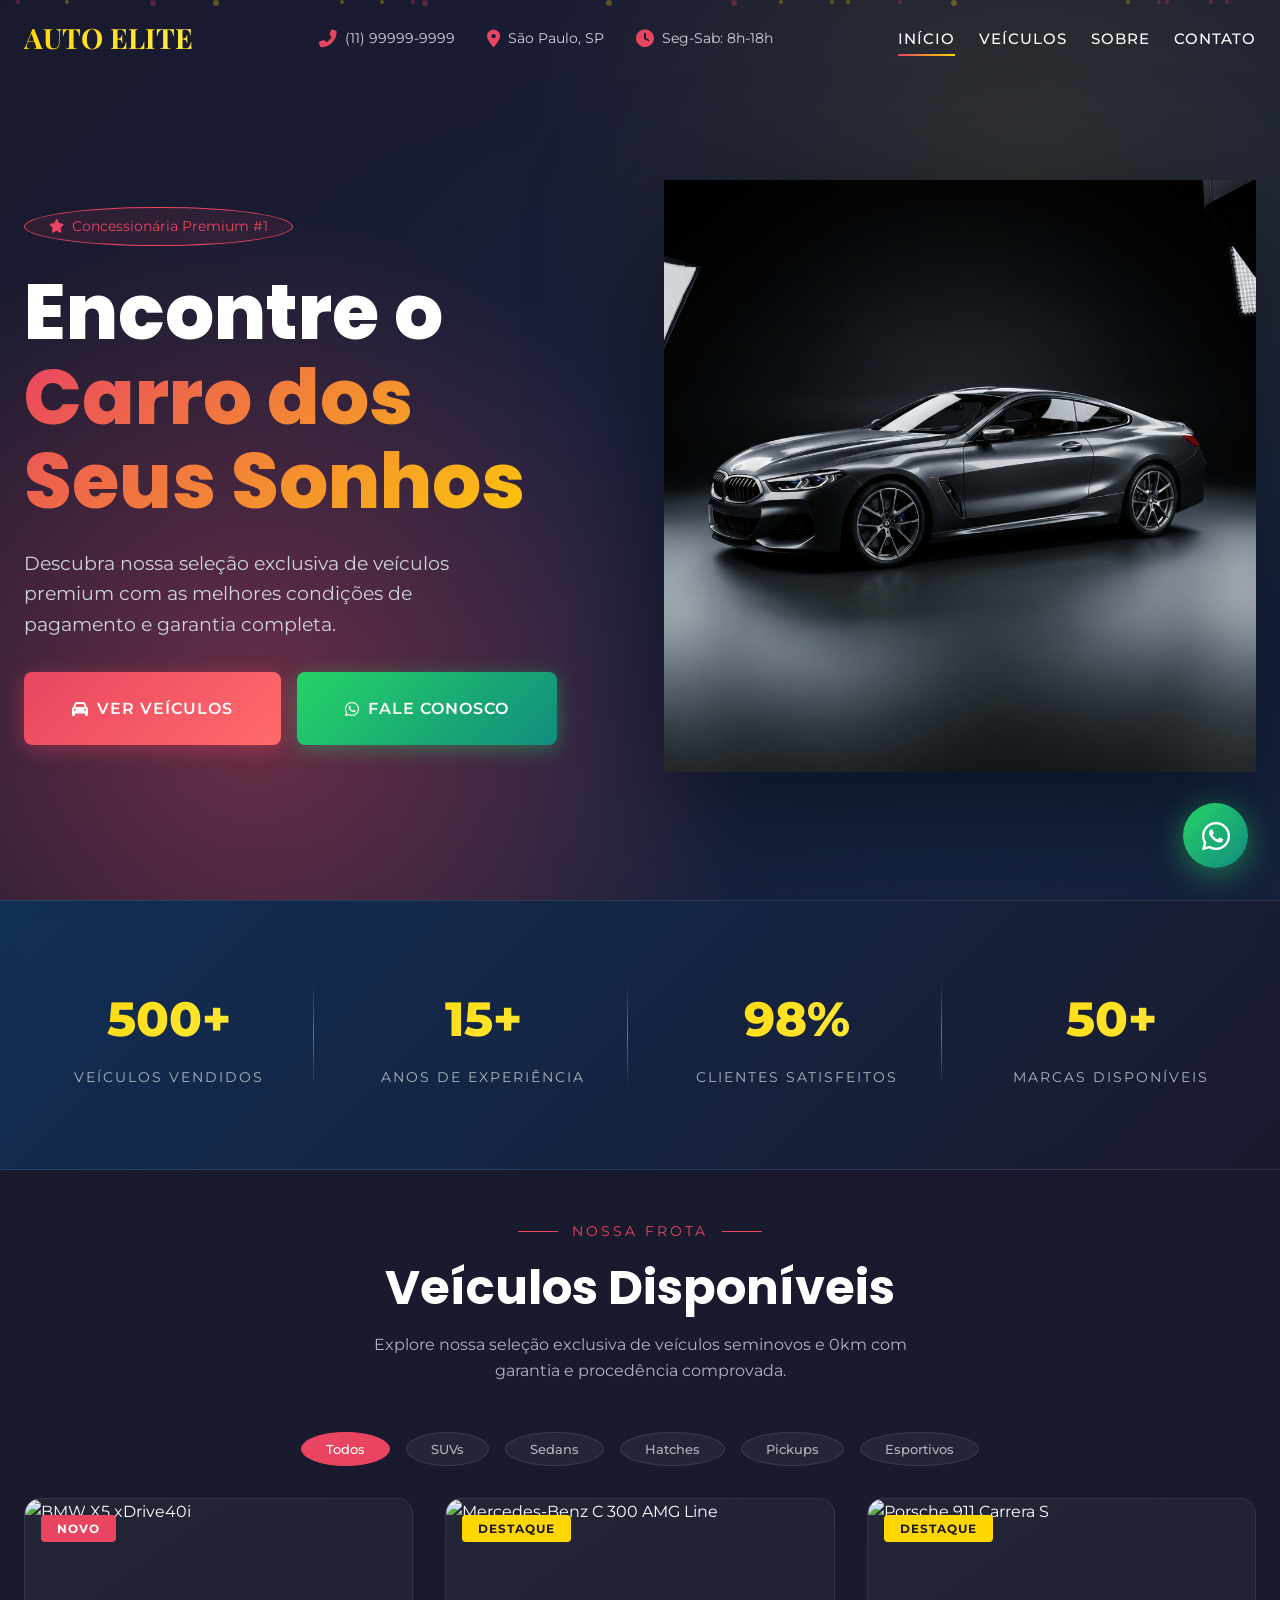
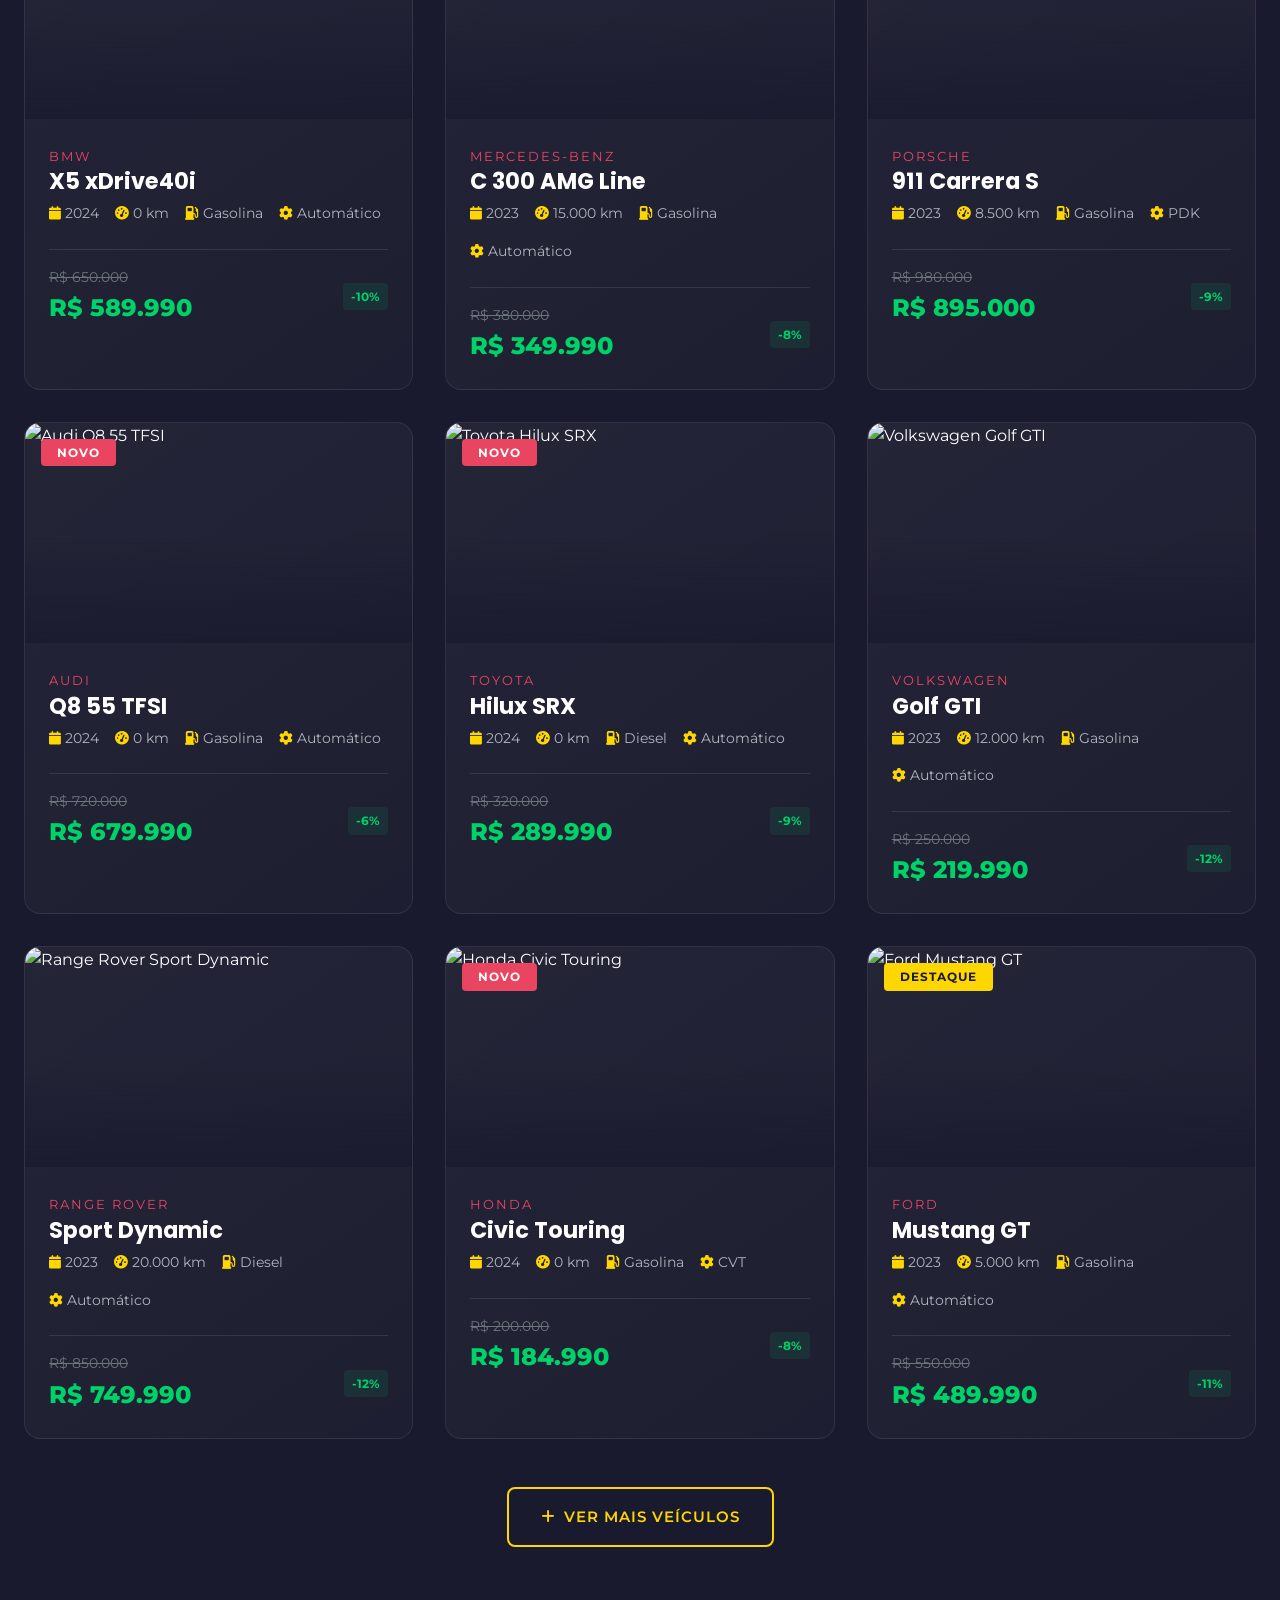
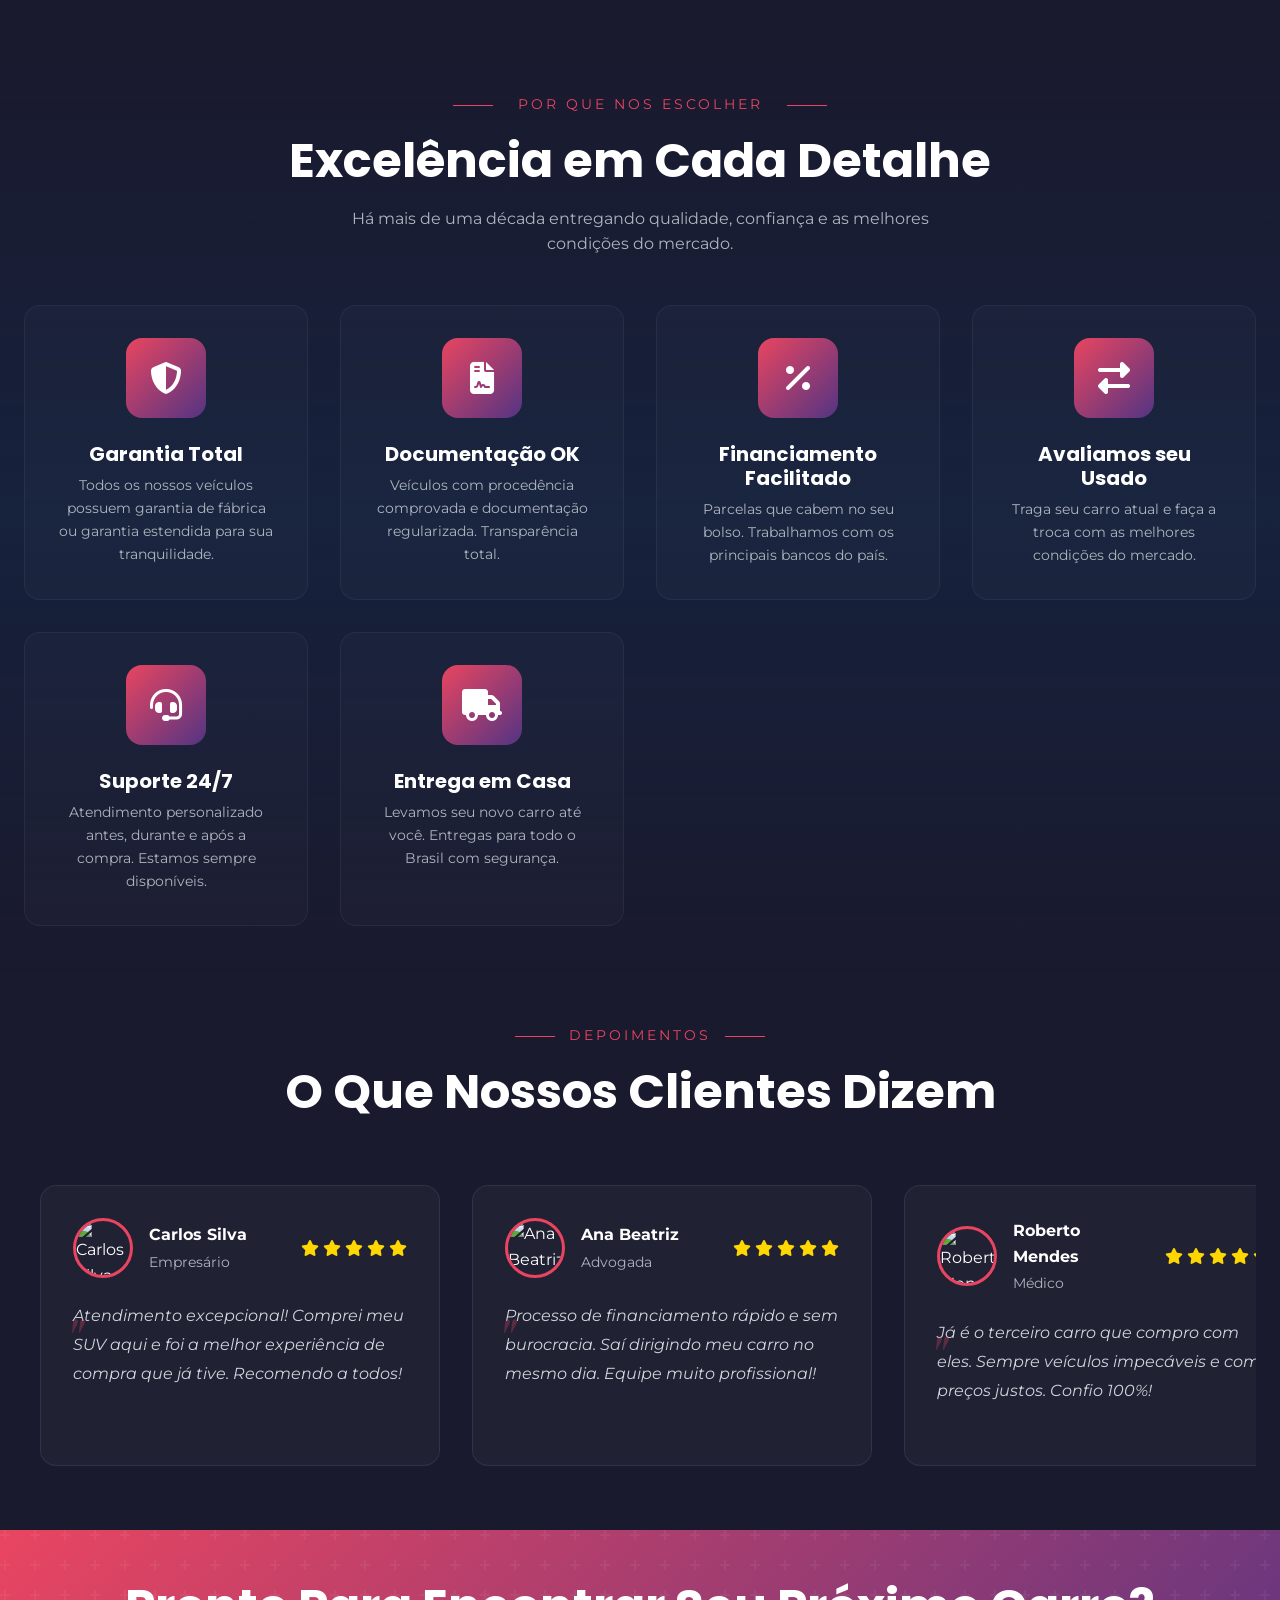
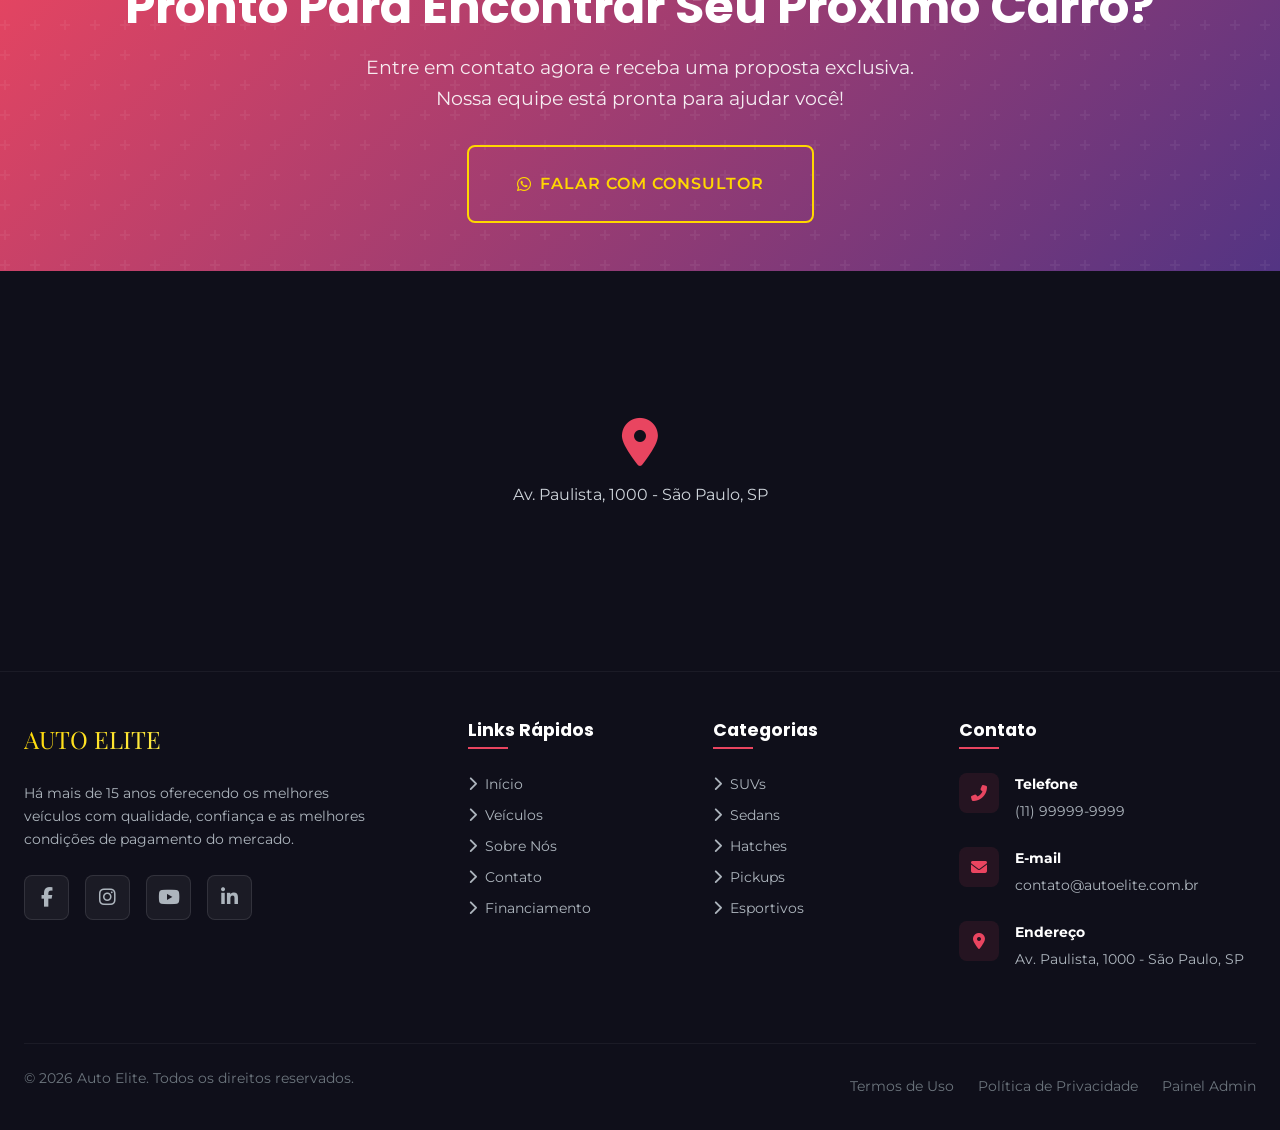
==== commit 12641592: "Adiciona link para o painel admin no rodapé" ====
--- a/index.html
+++ b/index.html
@@ -417,6 +417,7 @@
                 <div class="footer-legal">
                     <a href="#">Termos de Uso</a>
                     <a href="#">Política de Privacidade</a>
+                    <a href="admin/index.html" target="_blank">Painel Admin</a>
                 </div>
             </div>
         </div>
